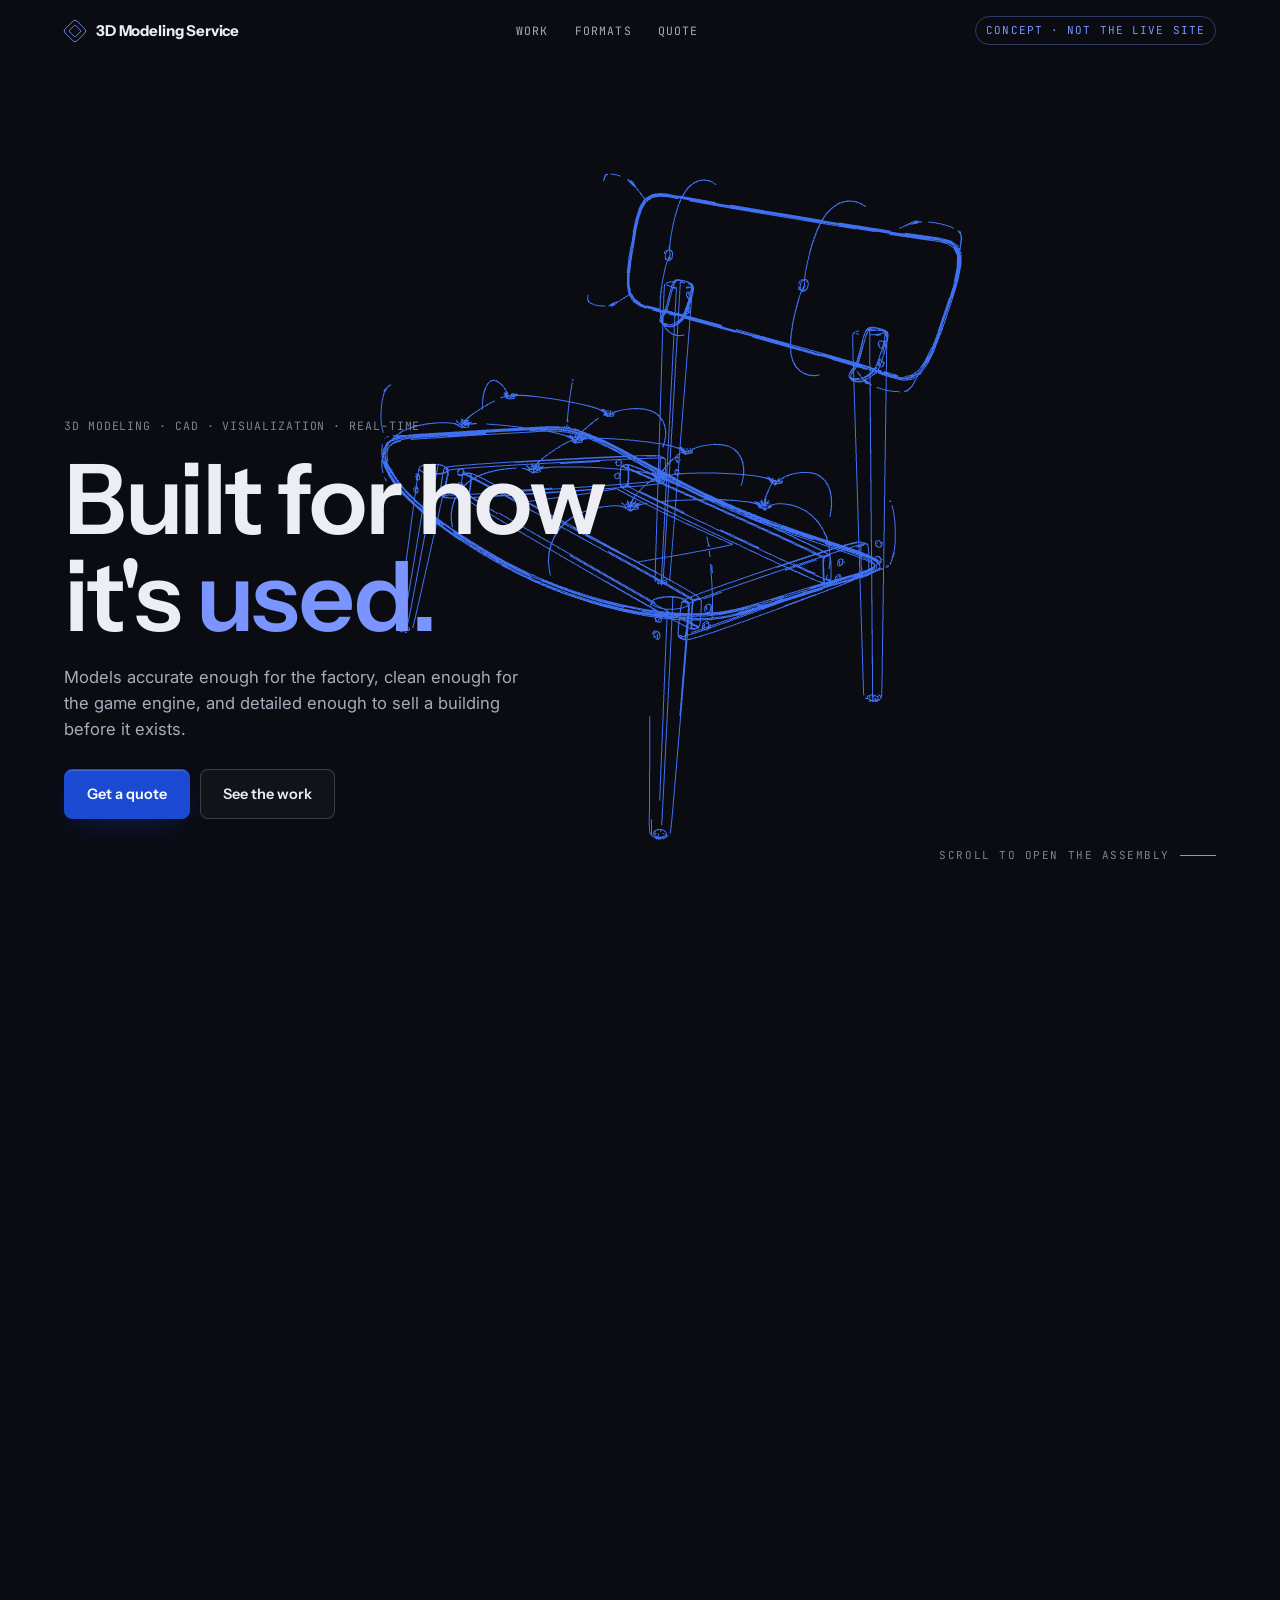
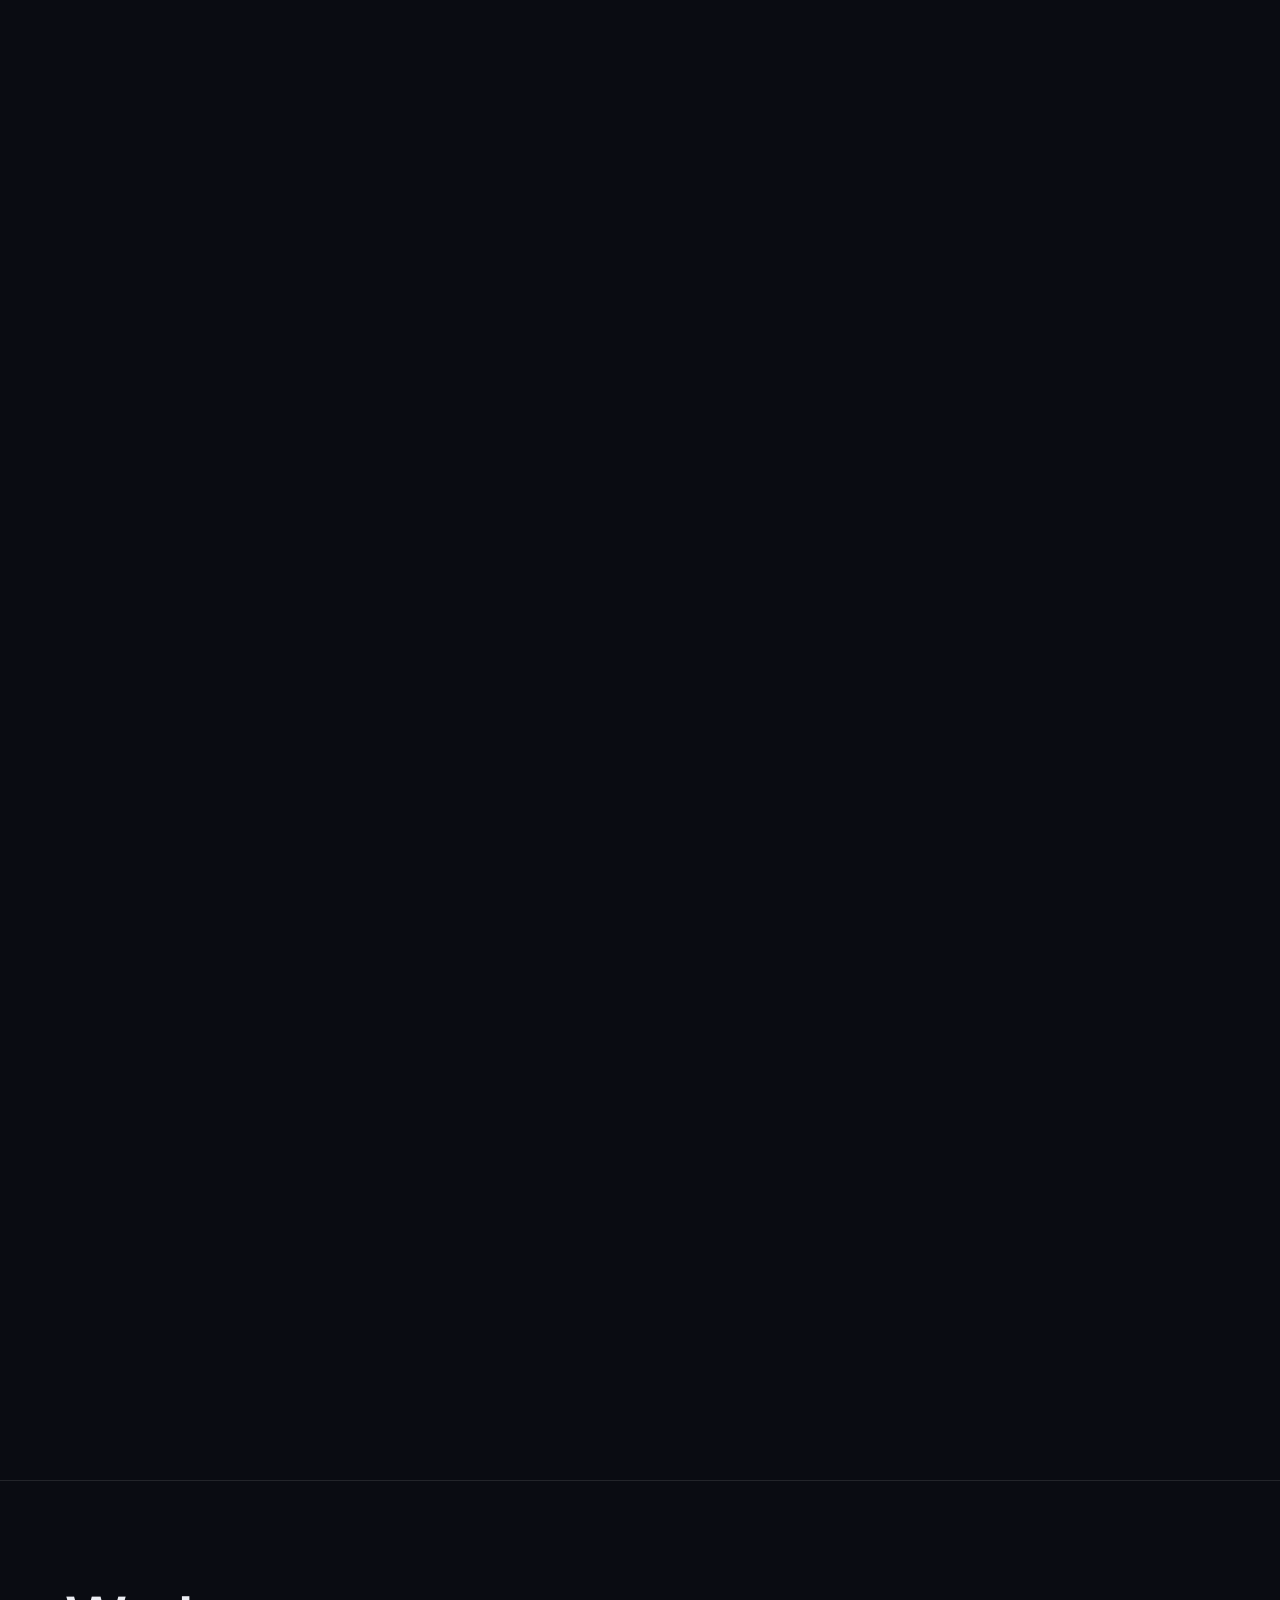
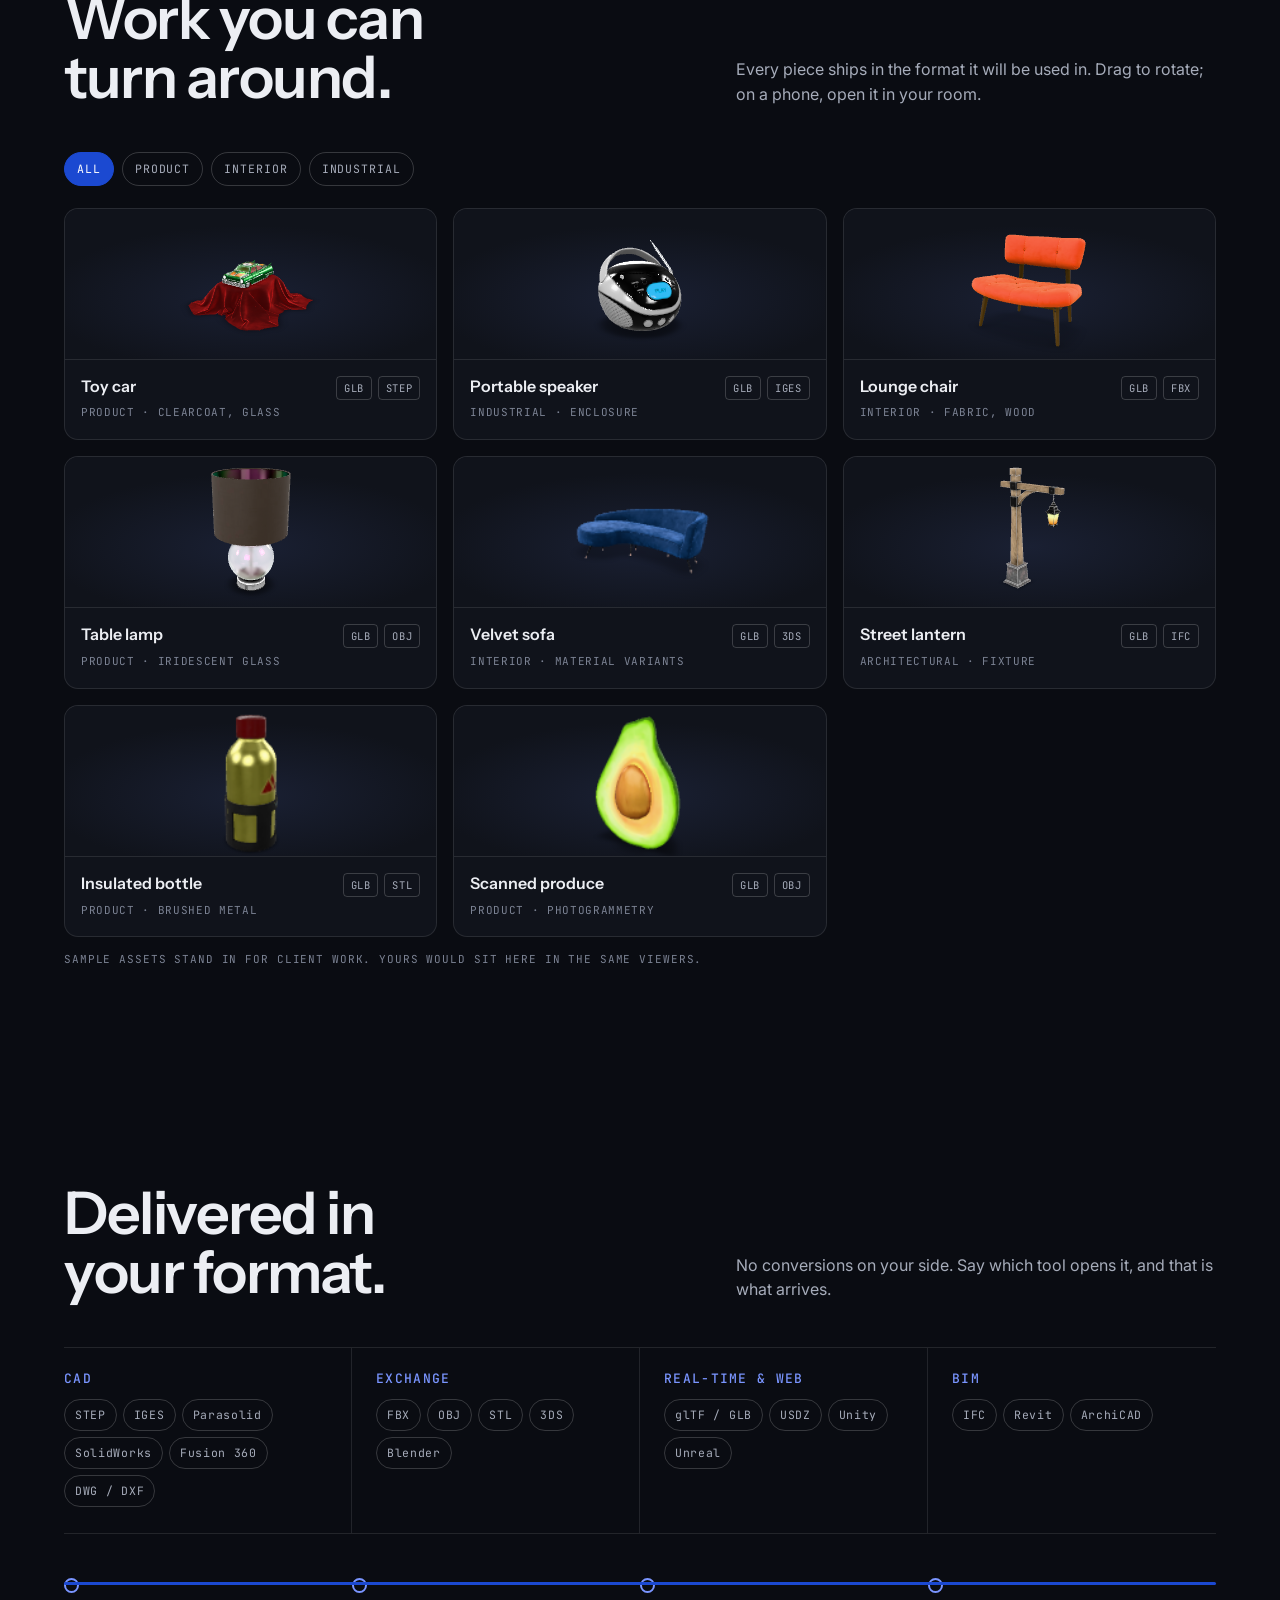
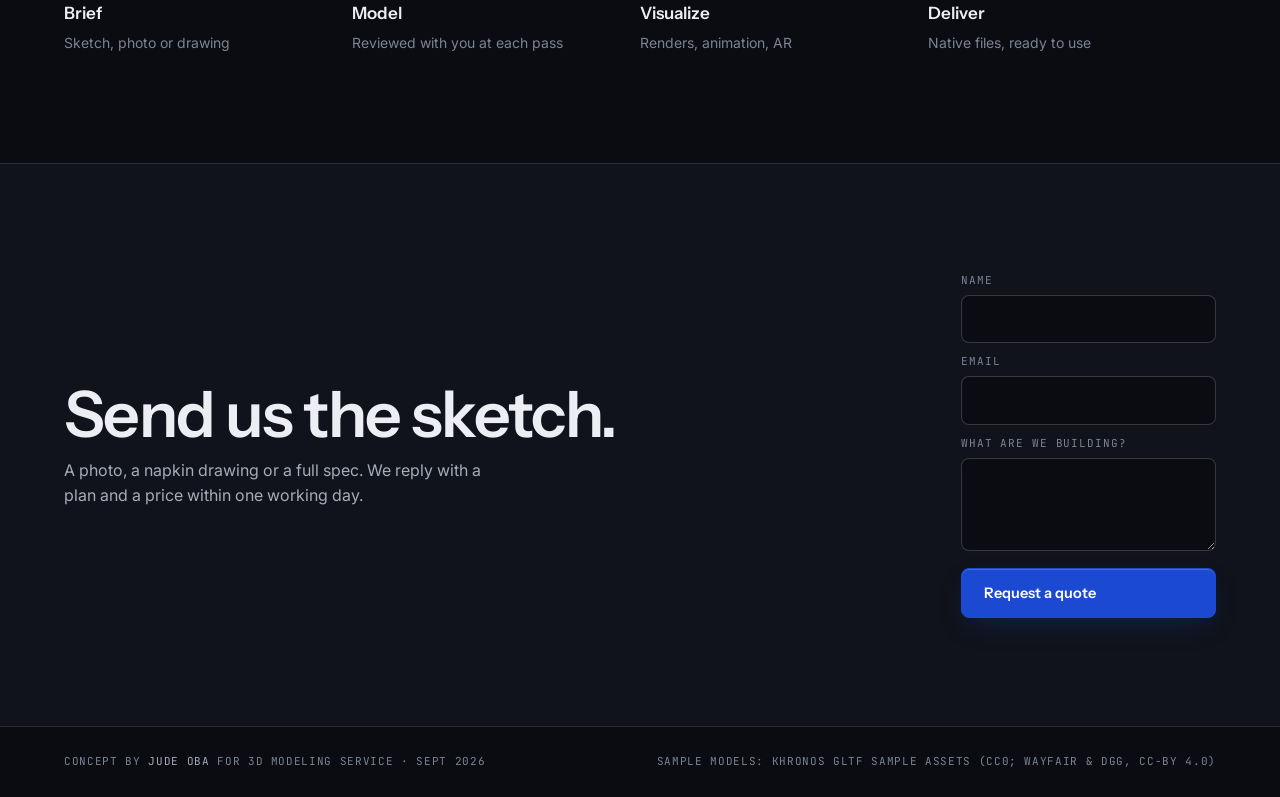
==== demos/3dms/index.html @ 3212e226 "Add 3D Modeling Service concept demo (three.js scroll story) and link it from Work" ====
<!doctype html>
<html lang="en">
<head>
<meta charset="utf-8">
<meta name="viewport" content="width=device-width,initial-scale=1,viewport-fit=cover">
<title>3D Modeling Service — concept</title>
<meta name="description" content="A concept homepage for 3D Modeling Service: real-time 3D, exploded assemblies and touchable portfolio pieces. Built by Jude Oba.">
<meta name="robots" content="noindex">
<meta name="theme-color" content="#0A0C12">
<link rel="icon" href="data:image/svg+xml,%3Csvg xmlns='http://www.w3.org/2000/svg' viewBox='0 0 64 64'%3E%3Crect width='64' height='64' rx='12' fill='%230A0C12'/%3E%3Crect x='18' y='18' width='28' height='28' rx='4' fill='none' stroke='%237A95FF' stroke-width='4' transform='rotate(45 32 32)'/%3E%3C/svg%3E">
<link rel="preconnect" href="https://fonts.googleapis.com">
<link rel="preconnect" href="https://fonts.gstatic.com" crossorigin>
<link rel="stylesheet" href="https://fonts.googleapis.com/css2?family=Instrument+Sans:wght@500;600;700&family=Inter:wght@400;500&family=JetBrains+Mono:wght@400;500&display=swap">
<link rel="stylesheet" href="styles.css">
<script type="importmap">{"imports":{"three":"./vendor/three/three.module.js","three/addons/":"./vendor/three/addons/"}}</script>
</head>
<body>

<div id="loader"><div><div class="bar"><i id="loadbar"></i></div><span>Preparing assembly</span></div></div>
<canvas id="gl" aria-hidden="true"></canvas>
<div id="poster" aria-hidden="true"></div>

<header class="nav" id="nav">
  <a class="mark" href="#top"><i></i>3D Modeling Service</a>
  <ul>
    <li><a href="#work">Work</a></li>
    <li><a href="#formats">Formats</a></li>
    <li><a href="#quote">Quote</a></li>
  </ul>
  <span class="concept"><span>Concept · not the live site</span></span>
</header>

<main id="top">

<!-- ======== PINNED STAGE: hero → exploded view ======== -->
<section id="stage" aria-label="Introduction">
  <div class="panel">
    <div class="hero" id="hero">
      <span class="mono">3D modeling · CAD · Visualization · Real-time</span>
      <h1>Built for how<br>it's <em>used.</em></h1>
      <p>Models accurate enough for the factory, clean enough for the game engine, and detailed enough to sell a building before it exists.</p>
      <div class="cta">
        <a class="btn primary" href="#quote">Get a quote</a>
        <a class="btn" href="#work">See the work</a>
      </div>
    </div>
    <div class="hint" id="hint"><span>Scroll to open the assembly</span><i></i></div>
  </div>

  <div class="progress" id="progress"><i></i><i></i><i></i><i></i><i></i></div>

  <aside class="spec" id="spec" aria-label="What we deliver">
    <h2>One model. Every use.</h2>
    <p class="sub">Hover a line to isolate the part.</p>
    <ol>
      <li data-part="body"><span class="n">01</span><div><b>Manufacturable frame</b><small>Wall thickness and fits a factory can hold.</small></div><span class="f">STEP · Parasolid</span></li>
      <li data-part="fabric"><span class="n">02</span><div><b>Authored materials</b><small>Paint, fabric and weave, not flat colour.</small></div><span class="f">Blender · 3ds Max</span></li>
      <li data-part="metal"><span class="n">03</span><div><b>Hardware and fasteners</b><small>Modelled, not faked with a texture.</small></div><span class="f">SolidWorks · Fusion</span></li>
      <li data-part="label"><span class="n">04</span><div><b>Separable assembly</b><small>Every part its own object, down to the label.</small></div><span class="f">DWG · PDF</span></li>
      <li data-part="all"><span class="n">05</span><div><b>Web and AR ready</b><small>This page is the proof — one file, under 2 MB.</small></div><span class="f">GLB · USDZ</span></li>
    </ol>
  </aside>
</section>

<div class="after">

<!-- ======== PORTFOLIO ======== -->
<section class="block" id="work">
  <div class="wrap">
    <div class="head">
      <h2>Work you can turn around.</h2>
      <p>Every piece ships in the format it will be used in. Drag to rotate; on a phone, open it in your room.</p>
    </div>
    <div class="filters" id="filters" role="group" aria-label="Filter">
      <button aria-pressed="true" data-f="all">All</button>
      <button aria-pressed="false" data-f="product">Product</button>
      <button aria-pressed="false" data-f="interior">Interior</button>
      <button aria-pressed="false" data-f="industrial">Industrial</button>
    </div>
    <div class="grid" id="grid">
      <article class="card" data-cat="product" style="--vt:c1">
        <model-viewer src="models/toycar.glb" alt="Toy car" camera-controls interaction-prompt="none" environment-image="neutral" tone-mapping="neutral" shadow-intensity="1" exposure="1" camera-orbit="35deg 70deg 105%" interpolation-decay="220" loading="lazy" ar ar-modes="webxr scene-viewer quick-look"></model-viewer>
        <div class="meta"><div><b>Toy car</b><span>Product · clearcoat, glass</span></div><div class="fmts"><i>GLB</i><i>STEP</i></div></div>
      </article>
      <article class="card" data-cat="industrial" style="--vt:c2">
        <model-viewer src="models/boombox.glb" alt="Portable speaker" camera-controls interaction-prompt="none" environment-image="neutral" tone-mapping="neutral" shadow-intensity="1" exposure="1" camera-orbit="-30deg 78deg 105%" interpolation-decay="220" loading="lazy" ar ar-modes="webxr scene-viewer quick-look"></model-viewer>
        <div class="meta"><div><b>Portable speaker</b><span>Industrial · enclosure</span></div><div class="fmts"><i>GLB</i><i>IGES</i></div></div>
      </article>
      <article class="card" data-cat="interior" style="--vt:c3">
        <model-viewer src="models/sheenchair.glb" alt="Chair" camera-controls interaction-prompt="none" environment-image="neutral" tone-mapping="neutral" shadow-intensity="1" exposure="1" camera-orbit="30deg 75deg 105%" interpolation-decay="220" loading="lazy" ar ar-modes="webxr scene-viewer quick-look"></model-viewer>
        <div class="meta"><div><b>Lounge chair</b><span>Interior · fabric, wood</span></div><div class="fmts"><i>GLB</i><i>FBX</i></div></div>
      </article>
      <article class="card" data-cat="product" style="--vt:c4">
        <model-viewer src="models/iridescencelamp.glb" alt="Lamp" camera-controls interaction-prompt="none" environment-image="neutral" tone-mapping="neutral" shadow-intensity="1" exposure="1" camera-orbit="20deg 70deg 105%" interpolation-decay="220" loading="lazy" ar ar-modes="webxr scene-viewer quick-look"></model-viewer>
        <div class="meta"><div><b>Table lamp</b><span>Product · iridescent glass</span></div><div class="fmts"><i>GLB</i><i>OBJ</i></div></div>
      </article>
      <article class="card" data-cat="interior" style="--vt:c5">
        <model-viewer src="models/glamvelvetsofa.glb" alt="Sofa" camera-controls interaction-prompt="none" environment-image="neutral" tone-mapping="neutral" shadow-intensity="1" exposure="1" camera-orbit="25deg 72deg 105%" interpolation-decay="220" loading="lazy" ar ar-modes="webxr scene-viewer quick-look"></model-viewer>
        <div class="meta"><div><b>Velvet sofa</b><span>Interior · material variants</span></div><div class="fmts"><i>GLB</i><i>3DS</i></div></div>
      </article>
      <article class="card" data-cat="industrial" style="--vt:c6">
        <model-viewer src="models/lantern.glb" alt="Lantern" camera-controls interaction-prompt="none" environment-image="neutral" tone-mapping="neutral" shadow-intensity="1" exposure="1" camera-orbit="40deg 72deg 105%" interpolation-decay="220" loading="lazy" ar ar-modes="webxr scene-viewer quick-look"></model-viewer>
        <div class="meta"><div><b>Street lantern</b><span>Architectural · fixture</span></div><div class="fmts"><i>GLB</i><i>IFC</i></div></div>
      </article>
      <article class="card" data-cat="product" style="--vt:c7">
        <model-viewer src="models/waterbottle.glb" alt="Water bottle" camera-controls interaction-prompt="none" environment-image="neutral" tone-mapping="neutral" shadow-intensity="1" exposure="1" camera-orbit="15deg 72deg 105%" interpolation-decay="220" loading="lazy" ar ar-modes="webxr scene-viewer quick-look"></model-viewer>
        <div class="meta"><div><b>Insulated bottle</b><span>Product · brushed metal</span></div><div class="fmts"><i>GLB</i><i>STL</i></div></div>
      </article>
      <article class="card" data-cat="product" style="--vt:c8">
        <model-viewer src="models/avocado.glb" alt="Scanned produce" camera-controls interaction-prompt="none" environment-image="neutral" tone-mapping="neutral" shadow-intensity="1" exposure="1" camera-orbit="25deg 70deg 105%" interpolation-decay="220" loading="lazy" ar ar-modes="webxr scene-viewer quick-look"></model-viewer>
        <div class="meta"><div><b>Scanned produce</b><span>Product · photogrammetry</span></div><div class="fmts"><i>GLB</i><i>OBJ</i></div></div>
      </article>
    </div>
    <p class="tip">Sample assets stand in for client work. Yours would sit here in the same viewers.</p>
  </div>
</section>

<!-- ======== FORMATS ======== -->
<section class="block" id="formats">
  <div class="wrap">
    <div class="head">
      <h2>Delivered in your format.</h2>
      <p>No conversions on your side. Say which tool opens it, and that is what arrives.</p>
    </div>
    <div class="formats">
      <div><h3>CAD</h3><div class="chips"><span class="chip">STEP</span><span class="chip">IGES</span><span class="chip">Parasolid</span><span class="chip">SolidWorks</span><span class="chip">Fusion 360</span><span class="chip">DWG / DXF</span></div></div>
      <div><h3>Exchange</h3><div class="chips"><span class="chip">FBX</span><span class="chip">OBJ</span><span class="chip">STL</span><span class="chip">3DS</span><span class="chip">Blender</span></div></div>
      <div><h3>Real-time &amp; web</h3><div class="chips"><span class="chip">glTF / GLB</span><span class="chip">USDZ</span><span class="chip">Unity</span><span class="chip">Unreal</span></div></div>
      <div><h3>BIM</h3><div class="chips"><span class="chip">IFC</span><span class="chip">Revit</span><span class="chip">ArchiCAD</span></div></div>
    </div>
    <div class="pipeline" id="pipeline">
      <div><b>Brief</b><span>Sketch, photo or drawing</span></div>
      <div><b>Model</b><span>Reviewed with you at each pass</span></div>
      <div><b>Visualize</b><span>Renders, animation, AR</span></div>
      <div><b>Deliver</b><span>Native files, ready to use</span></div>
    </div>
  </div>
</section>

<!-- ======== QUOTE ======== -->
<section class="block cta-block" id="quote">
  <div class="wrap">
    <div>
      <h2>Send us the sketch.</h2>
      <p>A photo, a napkin drawing or a full spec. We reply with a plan and a price within one working day.</p>
    </div>
    <form onsubmit="event.preventDefault();this.querySelector('button').textContent='Sent (concept)';">
      <div><label for="f-name">Name</label><input id="f-name" type="text" autocomplete="name"></div>
      <div><label for="f-email">Email</label><input id="f-email" type="email" autocomplete="email"></div>
      <div><label for="f-brief">What are we building?</label><textarea id="f-brief" rows="3"></textarea></div>
      <button class="btn primary" type="submit">Request a quote</button>
    </form>
  </div>
</section>

<footer>
  <span>Concept by <a href="https://judedesigns.github.io/portfolio">Jude Oba</a> for 3D Modeling Service · Sept 2026</span>
  <span>Sample models: Khronos glTF sample assets (CC0; Wayfair &amp; DGG, CC-BY 4.0)</span>
</footer>

</div>
</main>

<script src="vendor/gsap.min.js"></script>
<script src="vendor/ScrollTrigger.min.js"></script>
<script src="vendor/lenis.min.js"></script>
<script type="module" src="vendor/model-viewer.min.js"></script>
<script type="module" src="app.js"></script>
</body>
</html>
---- demos/3dms/styles.css ----
/* 3D Modeling Service — concept. Near-black, one brand blue, the render is the colour. */
:root{
  --bg-0:#0A0C12; --bg-1:#10131B; --bg-2:#161A24; --bg-3:#1D2230;
  --line:rgba(255,255,255,.10); --line-strong:rgba(255,255,255,.18);
  --text-1:#ECEEF3; --text-2:#A6ACBA; --text-3:#7C8394;
  --brand:#1B49D1; --brand-text:#7A95FF; --brand-soft:rgba(27,73,209,.16); --brand-glow:rgba(27,73,209,.35);
  --display:"Instrument Sans",system-ui,-apple-system,"Segoe UI",sans-serif;
  --body:"Inter",system-ui,-apple-system,"Segoe UI",sans-serif;
  --mono:"JetBrains Mono",ui-monospace,SFMono-Regular,Menlo,monospace;
  --ease:cubic-bezier(.16,1,.3,1);
  --gutter:clamp(20px,5vw,72px);
}
*{box-sizing:border-box}
html{-webkit-text-size-adjust:100%}
html.lenis,html.lenis body{height:auto}
.lenis.lenis-smooth{scroll-behavior:auto!important}
.lenis.lenis-stopped{overflow:hidden}
body{margin:0;background:var(--bg-0);color:var(--text-1);font-family:var(--body);font-size:16px;line-height:1.55;-webkit-font-smoothing:antialiased;overflow-x:hidden}
a{color:inherit;text-decoration:none}
button{font:inherit;color:inherit;background:none;border:0;cursor:pointer}
h1,h2,h3{margin:0;font-family:var(--display);font-weight:600;letter-spacing:-.025em;line-height:1;text-wrap:balance}
p{margin:0}
::selection{background:var(--brand);color:#fff}
:focus-visible{outline:2px solid var(--brand-text);outline-offset:3px}
.mono{font-family:var(--mono);font-size:11.5px;letter-spacing:.08em;text-transform:uppercase;color:var(--text-3)}
.wrap{max-width:1320px;margin:0 auto;padding-inline:var(--gutter)}
.btn{display:inline-flex;align-items:center;gap:10px;padding:13px 22px;border-radius:8px;border:1px solid var(--line-strong);background:rgba(255,255,255,.03);font-weight:600;font-size:14.5px;font-family:var(--display);transition:border-color .3s var(--ease),background .3s var(--ease),transform .3s var(--ease)}
.btn:hover{border-color:var(--brand-text);background:var(--brand-soft);transform:translateY(-1px)}
.btn.primary{background:var(--brand);border-color:var(--brand);color:#fff;box-shadow:inset 0 1px 0 rgba(255,255,255,.18),0 10px 30px -10px var(--brand-glow)}
.btn.primary:hover{background:#2A58E6;border-color:#2A58E6}
.chip{font-family:var(--mono);font-size:11.5px;letter-spacing:.06em;padding:6px 10px;border:1px solid var(--line-strong);border-radius:999px;color:var(--text-2);white-space:nowrap}

/* ---------- canvas ---------- */
#gl{position:fixed;inset:0;width:100%;height:100%;z-index:0;display:block}
#poster{position:fixed;inset:0;z-index:0;display:none;background:radial-gradient(60% 50% at 50% 40%,rgba(27,73,209,.25),transparent 70%),var(--bg-0)}
.no-webgl #poster{display:block}
.no-webgl #gl{display:none}
main{position:relative;z-index:1}

/* ---------- nav ---------- */
.nav{position:fixed;top:0;left:0;right:0;z-index:40;display:flex;align-items:center;justify-content:space-between;padding:16px var(--gutter);border-bottom:1px solid transparent;transition:background .4s,border-color .4s}
.nav.scrolled{background:rgba(10,12,18,.7);backdrop-filter:blur(14px);-webkit-backdrop-filter:blur(14px);border-bottom-color:var(--line)}
.nav .mark{display:flex;align-items:center;gap:10px;font-family:var(--display);font-weight:700;font-size:15px;letter-spacing:-.01em}
.nav .mark i{width:22px;height:22px;border:1.5px solid var(--brand-text);border-radius:4px;transform:rotate(45deg) scale(.8);display:block;position:relative}
.nav .mark i::after{content:"";position:absolute;inset:4px;border:1.5px solid var(--brand-text);border-radius:2px}
.nav ul{display:flex;gap:26px;list-style:none;margin:0;padding:0;font-family:var(--mono);font-size:11.5px;letter-spacing:.1em;text-transform:uppercase;color:var(--text-2)}
.nav ul a:hover{color:var(--text-1)}
.nav .concept{font-family:var(--mono);font-size:11px;letter-spacing:.1em;text-transform:uppercase;color:var(--brand-text);border:1px solid rgba(122,149,255,.35);border-radius:999px;padding:5px 10px}
@media (max-width:820px){.nav ul{display:none}.nav{padding:12px var(--gutter)}.nav .mark{font-size:14px}.nav .concept{font-size:10px;padding:4px 8px}.nav .concept b{display:none}}
@media (max-width:480px){.nav .concept::after{content:"Concept"}.nav .concept span{display:none}}

/* ---------- stage (pinned) ---------- */
#stage{position:relative;height:100svh;overflow:hidden}
.panel{position:absolute;inset:0;display:grid;align-items:end;padding:0 var(--gutter) clamp(48px,9vh,96px);pointer-events:none}
.panel > *{pointer-events:auto}
.hero{max-width:720px}
.hero h1{font-size:clamp(46px,7.6vw,116px);margin:14px 0 20px}
.hero h1 em{font-style:normal;color:var(--brand-text)}
.hero p{font-size:clamp(16px,1.3vw,19px);color:var(--text-2);max-width:46ch;margin-bottom:26px}
.hero .cta{display:flex;gap:10px;flex-wrap:wrap}
.hint{position:absolute;right:var(--gutter);bottom:36px;font-family:var(--mono);font-size:11px;letter-spacing:.14em;text-transform:uppercase;color:var(--text-3);display:flex;align-items:center;gap:10px}
.hint i{width:36px;height:1px;background:var(--brand-text);display:block;transform-origin:left;animation:hint 1.8s var(--ease) infinite}
@keyframes hint{0%{transform:scaleX(0)}55%{transform:scaleX(1)}100%{transform:scaleX(0);transform-origin:right}}

.spec{position:absolute;right:var(--gutter);top:50%;transform:translateY(-50%);width:min(440px,44vw);opacity:0;pointer-events:none}
.spec.on{pointer-events:auto}
.spec h2{font-size:clamp(28px,3.2vw,44px);margin-bottom:6px}
.spec .sub{color:var(--text-2);font-size:15px;margin-bottom:22px}
.spec ol{list-style:none;margin:0;padding:0;border-top:1px solid var(--line)}
.spec li{display:grid;grid-template-columns:34px 1fr auto;gap:14px;align-items:baseline;padding:14px 0;border-bottom:1px solid var(--line);opacity:0;transform:translateX(18px);transition:opacity .5s var(--ease),transform .5s var(--ease),background .3s;cursor:default;border-radius:6px}
.spec li.in{opacity:1;transform:none}
.spec li:hover,.spec li.active{background:linear-gradient(90deg,var(--brand-soft),transparent)}
.spec li .n{font-family:var(--mono);font-size:11.5px;color:var(--brand-text)}
.spec li b{font-family:var(--display);font-weight:600;font-size:16px;display:block}
.spec li small{display:block;color:var(--text-3);font-size:13px;margin-top:2px}
.spec li .f{font-family:var(--mono);font-size:10.5px;letter-spacing:.06em;color:var(--text-3);text-transform:uppercase;white-space:nowrap}
.progress{position:absolute;left:var(--gutter);top:50%;transform:translateY(-50%);display:flex;flex-direction:column;gap:10px;opacity:0;transition:opacity .4s}
.progress.on{opacity:1}
.progress i{width:2px;height:28px;background:var(--line-strong);border-radius:1px;transition:background .3s}
.progress i.on{background:var(--brand-text)}
@media (max-width:820px){
  .panel{align-items:end;padding-bottom:40px}
  .hero h1{font-size:clamp(40px,11vw,64px)}
  .spec{position:absolute;left:var(--gutter);right:var(--gutter);top:auto;bottom:28px;transform:none;width:auto;background:rgba(10,12,18,.78);backdrop-filter:blur(10px);-webkit-backdrop-filter:blur(10px);border:1px solid var(--line);border-radius:12px;padding:16px}
  .spec h2{font-size:24px}.spec .sub{display:none}.spec li{padding:9px 0}.spec li small{display:none}
  .progress,.hint{display:none}
}

/* ---------- sections over the canvas ---------- */
.after{position:relative;background:var(--bg-0);border-top:1px solid var(--line)}
section.block{padding-block:clamp(80px,12vh,140px)}
.head{display:grid;grid-template-columns:minmax(0,1.1fr) minmax(0,1fr);gap:20px 60px;align-items:end;margin-bottom:clamp(30px,5vh,56px)}
.head h2{font-size:clamp(34px,4.6vw,60px)}
.head p{color:var(--text-2);max-width:48ch;justify-self:end;font-size:16px}
@media (max-width:820px){.head{grid-template-columns:1fr}.head p{justify-self:start}}

/* portfolio */
.filters{display:flex;gap:8px;flex-wrap:wrap;margin-bottom:22px}
.filters button{font-family:var(--mono);font-size:11.5px;letter-spacing:.08em;text-transform:uppercase;padding:7px 12px;border:1px solid var(--line-strong);border-radius:999px;color:var(--text-2)}
.filters button[aria-pressed=true]{background:var(--brand);border-color:var(--brand);color:#fff}
.grid{display:grid;grid-template-columns:repeat(3,1fr);gap:16px}
.card{background:var(--bg-1);border:1px solid var(--line);border-radius:14px;overflow:hidden;display:flex;flex-direction:column;transition:border-color .4s var(--ease),transform .4s var(--ease);view-transition-name:var(--vt)}
.card:hover{border-color:rgba(122,149,255,.45);transform:translateY(-2px)}
.card model-viewer{width:100%;aspect-ratio:4/3;background:radial-gradient(80% 70% at 50% 60%,#1A2033,var(--bg-1) 70%);--poster-color:transparent;--progress-bar-color:var(--brand-text);--progress-bar-height:2px}
.card .meta{display:flex;justify-content:space-between;align-items:baseline;gap:12px;padding:14px 16px 16px;border-top:1px solid var(--line)}
.card .meta b{font-family:var(--display);font-weight:600;font-size:16px;display:block}
.card .meta span{font-family:var(--mono);font-size:11px;letter-spacing:.06em;text-transform:uppercase;color:var(--text-3)}
.card .meta .fmts{display:flex;gap:6px}
.card .meta .fmts i{font-style:normal;font-family:var(--mono);font-size:10.5px;letter-spacing:.06em;padding:3px 7px;border:1px solid var(--line-strong);border-radius:4px;color:var(--text-2)}
.card[hidden]{display:none}
.tip{margin-top:14px;font-family:var(--mono);font-size:11px;letter-spacing:.08em;text-transform:uppercase;color:var(--text-3)}
@media (max-width:1000px){.grid{grid-template-columns:repeat(2,1fr)}}
@media (max-width:640px){.grid{grid-template-columns:1fr}}

/* formats */
.formats{display:grid;grid-template-columns:repeat(4,1fr);gap:0;border-top:1px solid var(--line);border-bottom:1px solid var(--line)}
.formats > div{padding:24px 24px 26px 0;border-right:1px solid var(--line)}
.formats > div + div{padding-left:24px}
.formats > div:last-child{border-right:0}
.formats h3{font-size:13px;font-family:var(--mono);font-weight:500;letter-spacing:.1em;text-transform:uppercase;color:var(--brand-text);margin-bottom:14px}
.formats .chips{display:flex;flex-wrap:wrap;gap:6px}
@media (max-width:900px){.formats{grid-template-columns:1fr 1fr}.formats > div{border-right:0;padding-left:0!important;border-bottom:1px solid var(--line)}}
.pipeline{display:grid;grid-template-columns:repeat(4,1fr);gap:0;margin-top:40px;position:relative}
.pipeline::before{content:"";position:absolute;left:0;right:0;top:9px;height:1px;background:var(--line-strong)}
.pipeline::after{content:"";position:absolute;left:0;top:8px;height:3px;width:var(--w,0%);background:var(--brand);border-radius:2px;transition:width 1.6s var(--ease)}
.pipeline div{padding-top:26px;padding-right:20px;position:relative}
.pipeline div::before{content:"";position:absolute;left:0;top:4px;width:11px;height:11px;border-radius:50%;background:var(--bg-0);border:2px solid var(--brand-text)}
.pipeline b{font-family:var(--display);font-weight:600;display:block;font-size:17px;margin-bottom:4px}
.pipeline span{color:var(--text-3);font-size:14px}
@media (max-width:640px){.pipeline{grid-template-columns:1fr 1fr;gap:20px 0}.pipeline::before,.pipeline::after{display:none}}

/* cta */
.cta-block{background:var(--bg-1);border-top:1px solid var(--line);border-bottom:1px solid var(--line);position:relative;overflow:hidden}
.cta-block::before{content:"";position:absolute;inset:auto -10% -40%;height:80%;background:radial-gradient(50% 60% at 50% 100%,rgba(27,73,209,.28),transparent 70%);pointer-events:none}
.cta-block .wrap{position:relative;display:grid;grid-template-columns:minmax(0,1fr) auto;gap:24px 60px;align-items:center}
.cta-block h2{font-size:clamp(34px,5vw,64px)}
.cta-block p{color:var(--text-2);margin-top:12px;max-width:44ch}
.cta-block form{display:grid;gap:10px;width:min(380px,100%)}
.cta-block input,.cta-block textarea{width:100%;background:var(--bg-0);border:1px solid var(--line-strong);border-radius:8px;padding:12px 14px;color:var(--text-1);font:inherit;font-size:14.5px}
.cta-block input:focus,.cta-block textarea:focus{border-color:var(--brand-text);outline:none}
.cta-block label{font-family:var(--mono);font-size:11px;letter-spacing:.08em;text-transform:uppercase;color:var(--text-3);display:block;margin-bottom:6px}
@media (max-width:820px){.cta-block .wrap{grid-template-columns:1fr}}

footer{padding:26px var(--gutter);display:flex;justify-content:space-between;gap:12px 24px;flex-wrap:wrap;font-family:var(--mono);font-size:11px;letter-spacing:.06em;text-transform:uppercase;color:var(--text-3)}
footer a{color:var(--text-2)}
footer a:hover{color:var(--brand-text)}

/* loader */
#loader{position:fixed;inset:0;z-index:60;background:var(--bg-0);display:grid;place-items:center;transition:opacity .6s var(--ease);pointer-events:none}
#loader.done{opacity:0}
#loader .bar{width:160px;height:2px;background:var(--line-strong);border-radius:1px;overflow:hidden}
#loader .bar i{display:block;height:100%;width:0;background:var(--brand-text);transition:width .3s}
#loader span{display:block;margin-top:12px;font-family:var(--mono);font-size:11px;letter-spacing:.14em;text-transform:uppercase;color:var(--text-3);text-align:center}

@media (prefers-reduced-motion:reduce){
  *{animation:none!important;transition:none!important}
}
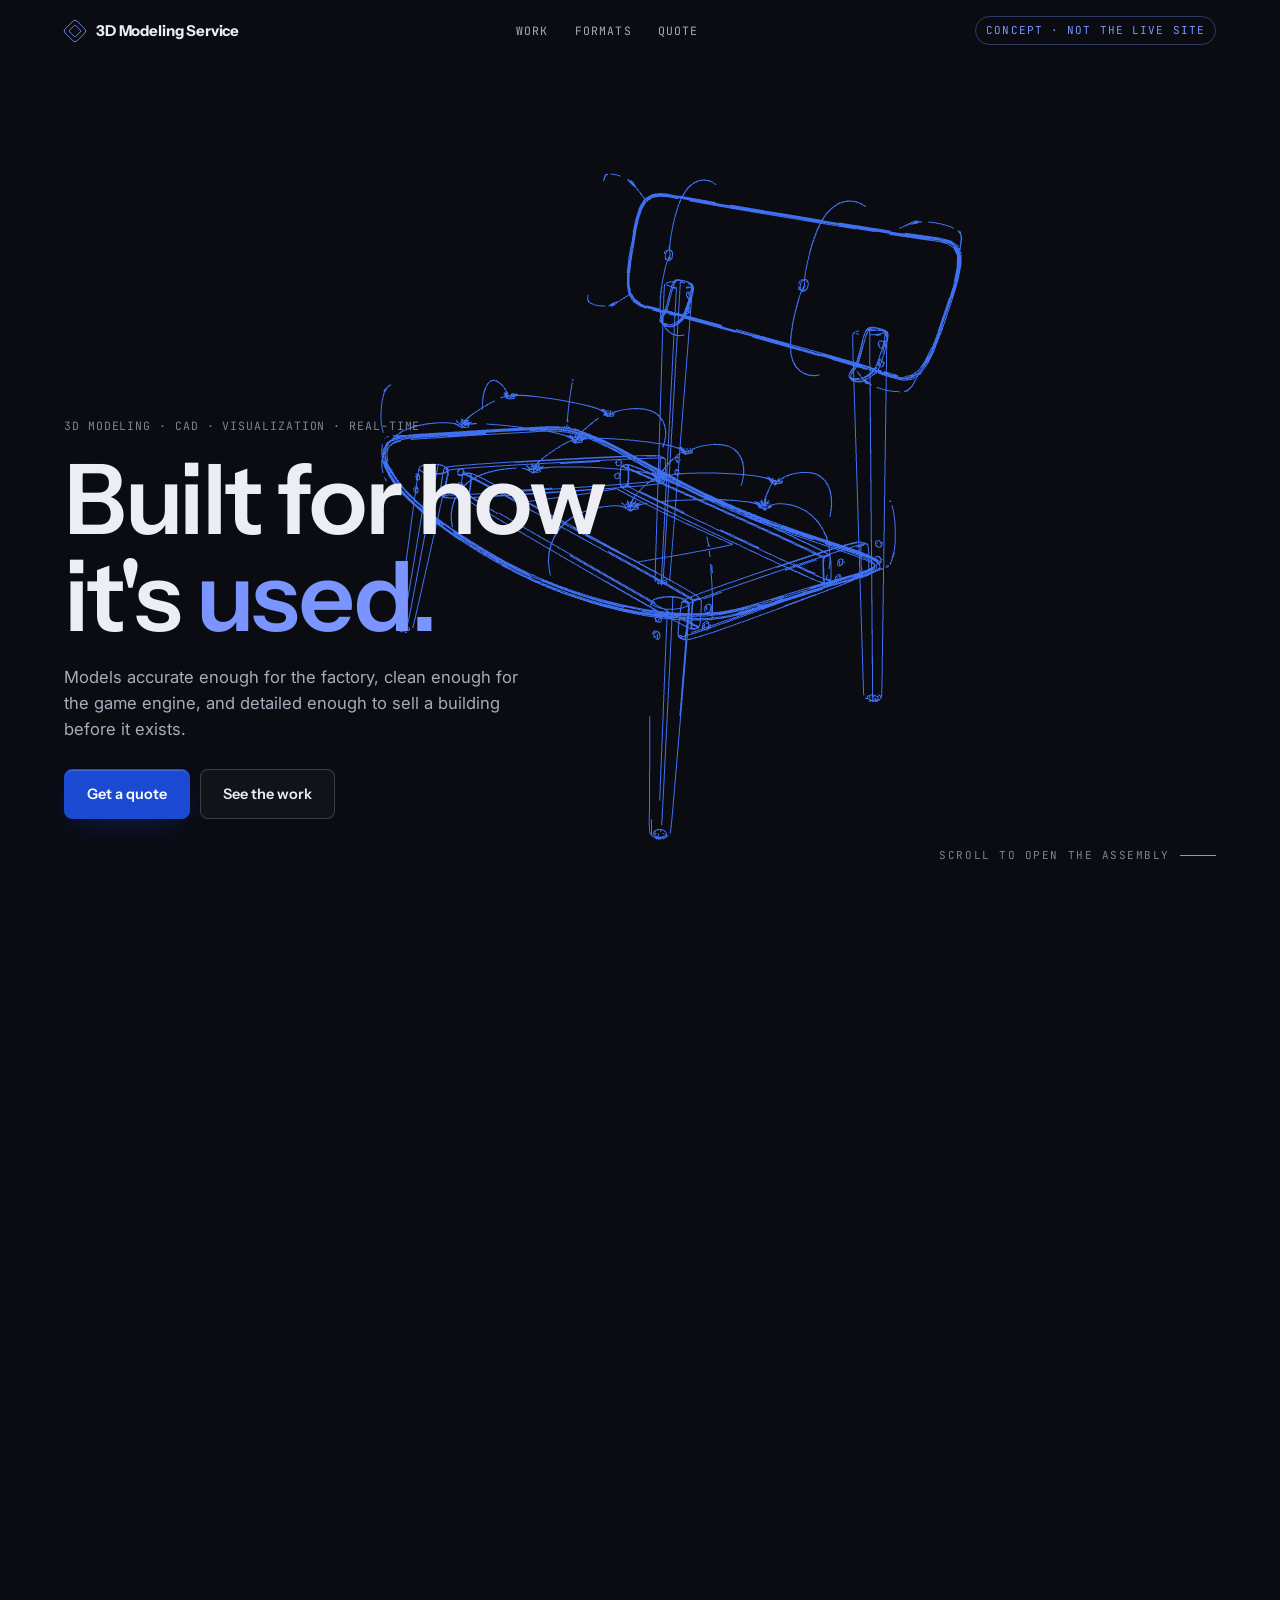
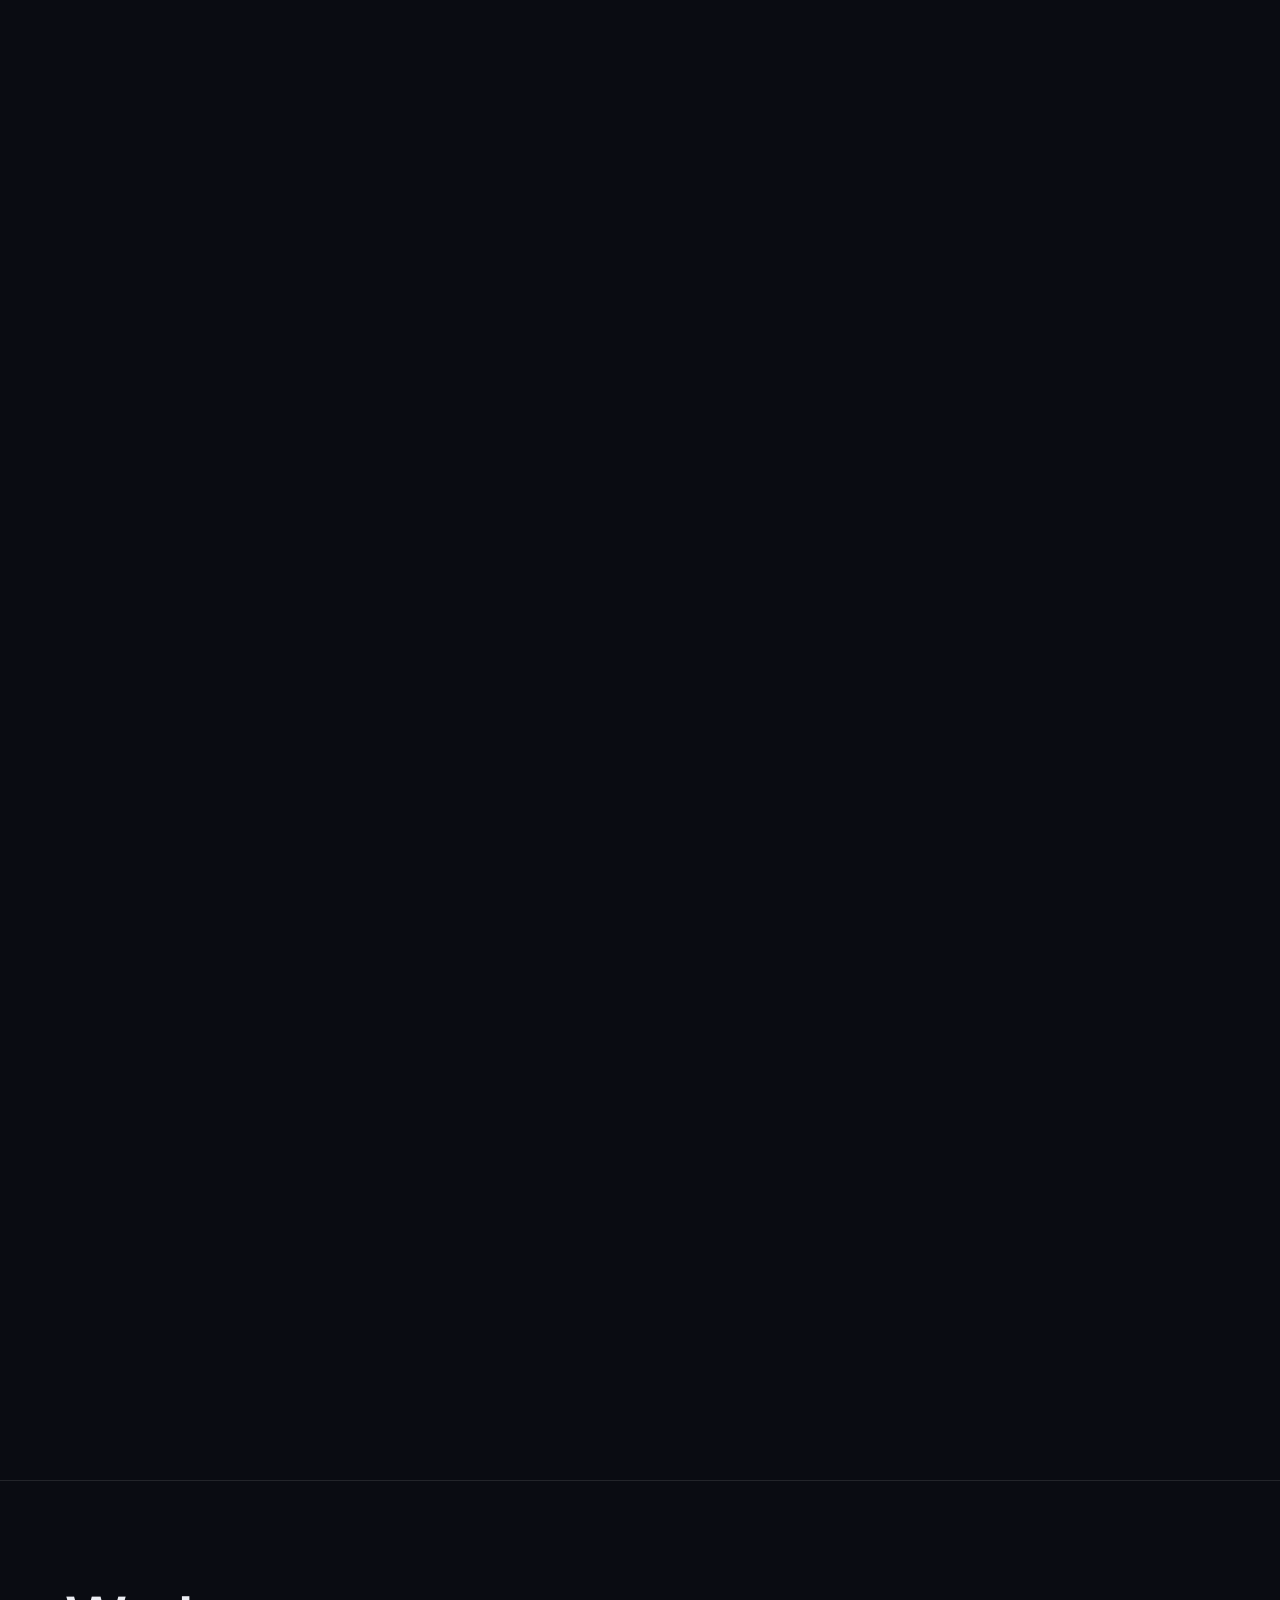
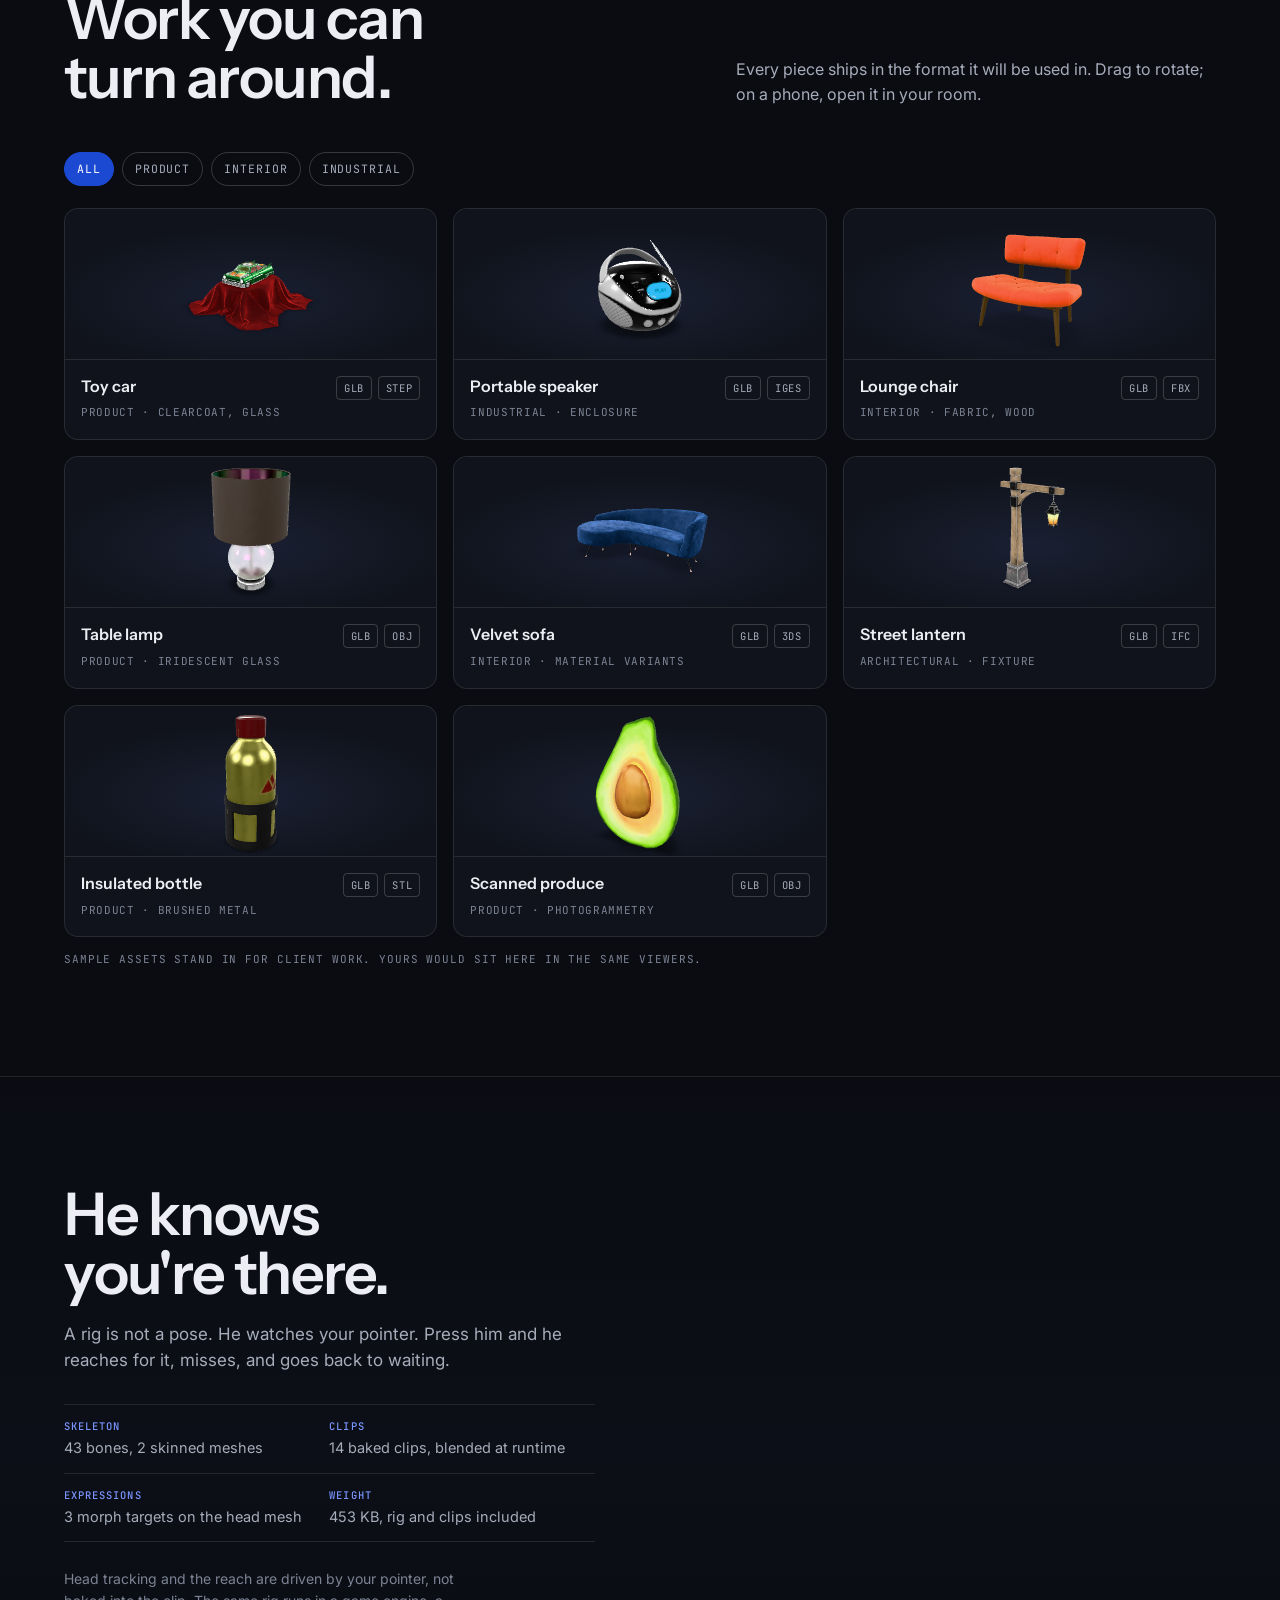
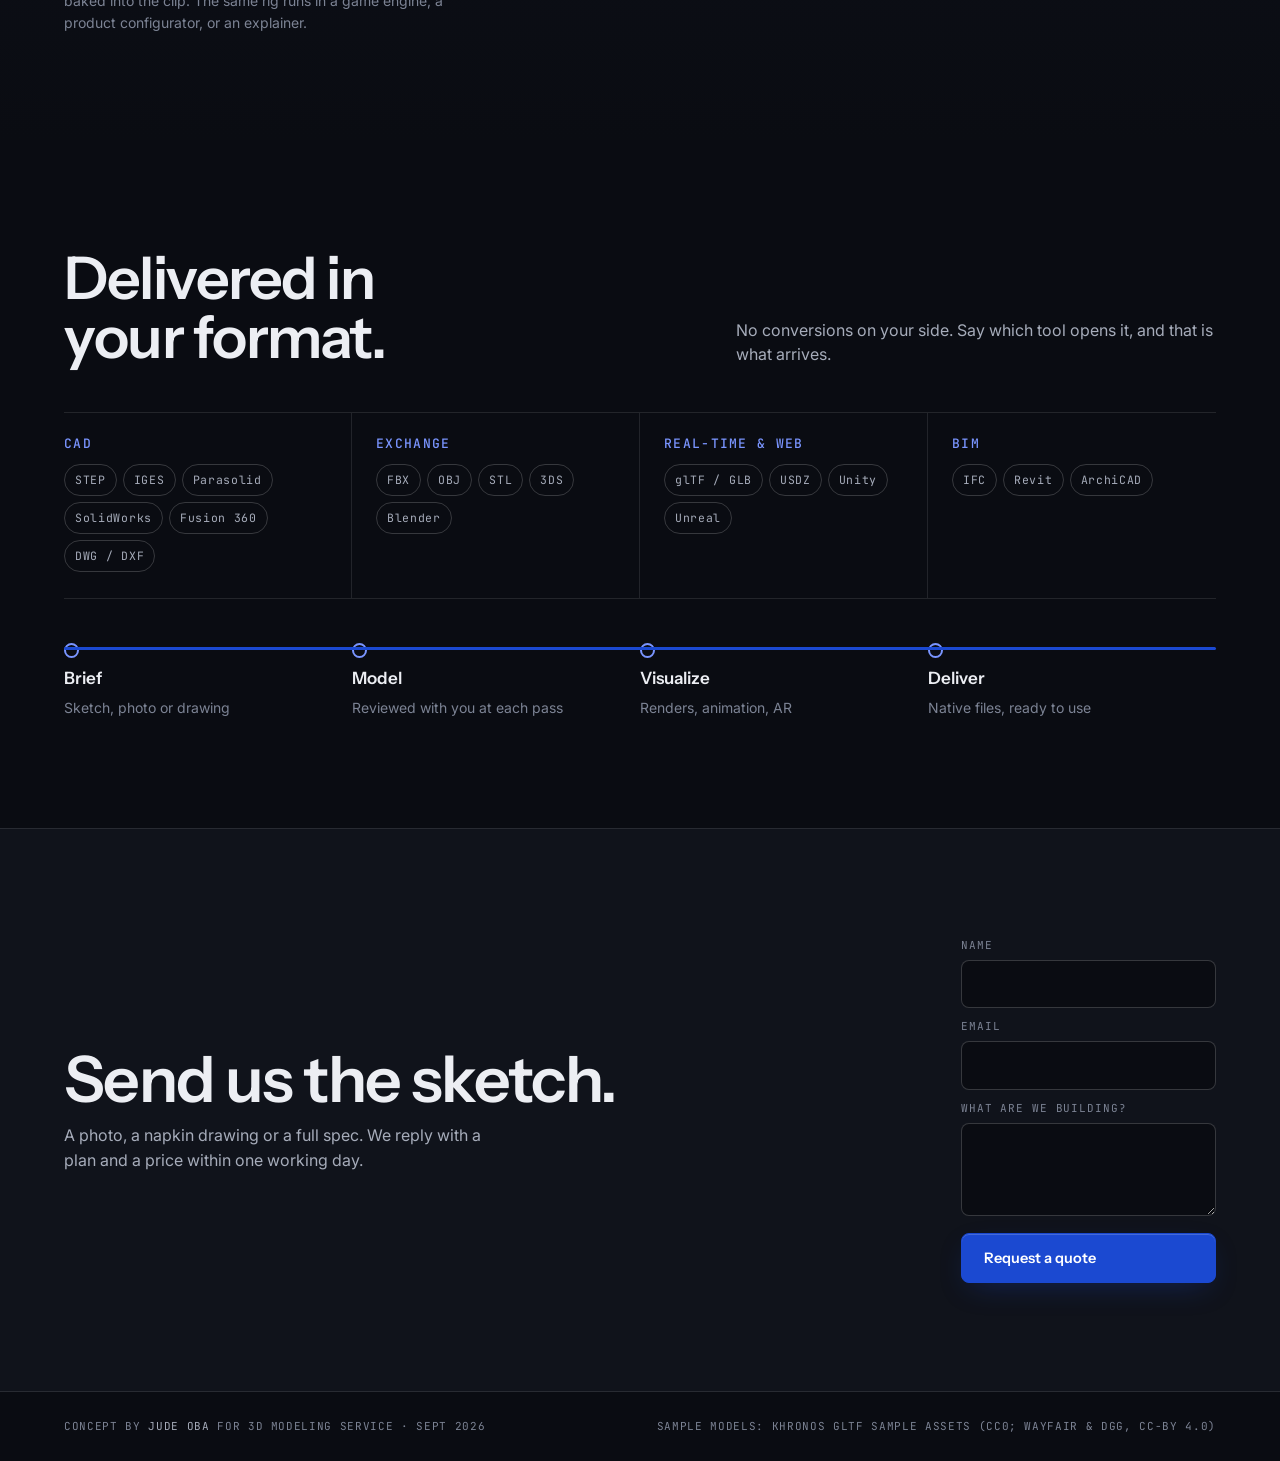
==== commit 8b882c48: "3dms: fix reload desync, add rigged character panel The pinned scroll story was built only after the" ====
--- a/demos/3dms/index.html
+++ b/demos/3dms/index.html
@@ -12,6 +12,10 @@
 <link rel="preconnect" href="https://fonts.gstatic.com" crossorigin>
 <link rel="stylesheet" href="https://fonts.googleapis.com/css2?family=Instrument+Sans:wght@500;600;700&family=Inter:wght@400;500&family=JetBrains+Mono:wght@400;500&display=swap">
 <link rel="stylesheet" href="styles.css">
+<!-- Set before anything else: the browser decides whether to restore a scroll
+     position very early, and this page's pinned timeline cannot survive landing
+     mid-story with measurements taken from a different layout. -->
+<script>if('scrollRestoration' in history)history.scrollRestoration='manual';</script>
 <script type="importmap">{"imports":{"three":"./vendor/three/three.module.js","three/addons/":"./vendor/three/addons/"}}</script>
 </head>
 <body>
@@ -115,6 +119,28 @@
   </div>
 </section>
 
+<!-- ======== CHARACTER ======== -->
+<section class="block" id="character">
+  <div class="wrap char-grid">
+    <div class="char-copy">
+      <h2>He knows you're there.</h2>
+      <p class="lede">A rig is not a pose. He watches your pointer. Press him and he reaches for it, misses, and goes back to waiting.</p>
+      <ul class="char-facts">
+        <li><b>Skeleton</b><span>43 bones, 2 skinned meshes</span></li>
+        <li><b>Clips</b><span>14 baked clips, blended at runtime</span></li>
+        <li><b>Expressions</b><span>3 morph targets on the head mesh</span></li>
+        <li><b>Weight</b><span>453 KB, rig and clips included</span></li>
+      </ul>
+      <p class="char-note">Head tracking and the reach are driven by your pointer, not baked into the clip. The same rig runs in a game engine, a product configurator, or an explainer.</p>
+    </div>
+    <div class="char-stage">
+      <canvas id="charcanvas" aria-hidden="true"></canvas>
+      <div class="char-hint" id="charhint"><span>Move your cursor · click him</span></div>
+      <p class="char-credit">Model: <em>Robot Expressive</em> by Tomás Laulhé, CC0. Rig modified by Don McCurdy.</p>
+    </div>
+  </div>
+</section>
+
 <!-- ======== FORMATS ======== -->
 <section class="block" id="formats">
   <div class="wrap">
@@ -166,5 +192,6 @@
 <script src="vendor/lenis.min.js"></script>
 <script type="module" src="vendor/model-viewer.min.js"></script>
 <script type="module" src="app.js"></script>
+<script type="module" src="char.js"></script>
 </body>
 </html>
--- a/demos/3dms/styles.css
+++ b/demos/3dms/styles.css
@@ -155,3 +155,28 @@
 @media (prefers-reduced-motion:reduce){
   *{animation:none!important;transition:none!important}
 }
+
+/* character */
+#character{border-top:1px solid var(--line);background:linear-gradient(180deg,var(--bg-0),#0C0F17 55%,var(--bg-0))}
+.char-grid{display:grid;grid-template-columns:minmax(0,1fr) minmax(0,1.05fr);gap:clamp(28px,5vw,72px);align-items:center}
+.char-copy h2{font-size:clamp(34px,4.6vw,60px)}
+.char-copy .lede{color:var(--text-2);max-width:46ch;margin:18px 0 0;font-size:17px}
+.char-facts{list-style:none;margin:30px 0 0;padding:0;display:grid;grid-template-columns:1fr 1fr;gap:0;border-top:1px solid var(--line)}
+.char-facts li{padding:13px 0;border-bottom:1px solid var(--line);display:flex;flex-direction:column;gap:3px}
+.char-facts li:nth-child(odd){padding-right:20px}
+.char-facts b{font-family:var(--mono);font-size:10.5px;letter-spacing:.1em;text-transform:uppercase;color:var(--brand-text);font-weight:500}
+.char-facts span{color:var(--text-2);font-size:14.5px}
+.char-note{margin:26px 0 0;color:var(--text-3);font-size:14px;max-width:44ch}
+.char-stage{position:relative;aspect-ratio:1/1;border:1px solid var(--line);border-radius:18px;overflow:hidden;background:radial-gradient(70% 60% at 50% 45%,#1A2033,var(--bg-1) 72%);cursor:crosshair}
+.char-stage canvas{position:absolute;inset:0;width:100%;height:100%;display:block}
+.char-hint{position:absolute;left:0;right:0;bottom:14px;text-align:center;font-family:var(--mono);font-size:10.5px;letter-spacing:.12em;text-transform:uppercase;color:var(--text-3);pointer-events:none;transition:opacity .5s var(--ease)}
+.char-hint.gone{opacity:0}
+.char-credit{position:absolute;left:14px;top:12px;margin:0;font-family:var(--mono);font-size:9.5px;letter-spacing:.06em;color:var(--text-3);opacity:.7;pointer-events:none}
+.char-credit em{font-style:normal;color:var(--text-2)}
+@media (max-width:900px){
+  .char-grid{grid-template-columns:1fr}
+  .char-stage{aspect-ratio:4/5;max-height:72vh;order:-1}
+  .char-facts{grid-template-columns:1fr}
+  .char-facts li:nth-child(odd){padding-right:0}
+}
+body.no-webgl .char-stage{display:none}
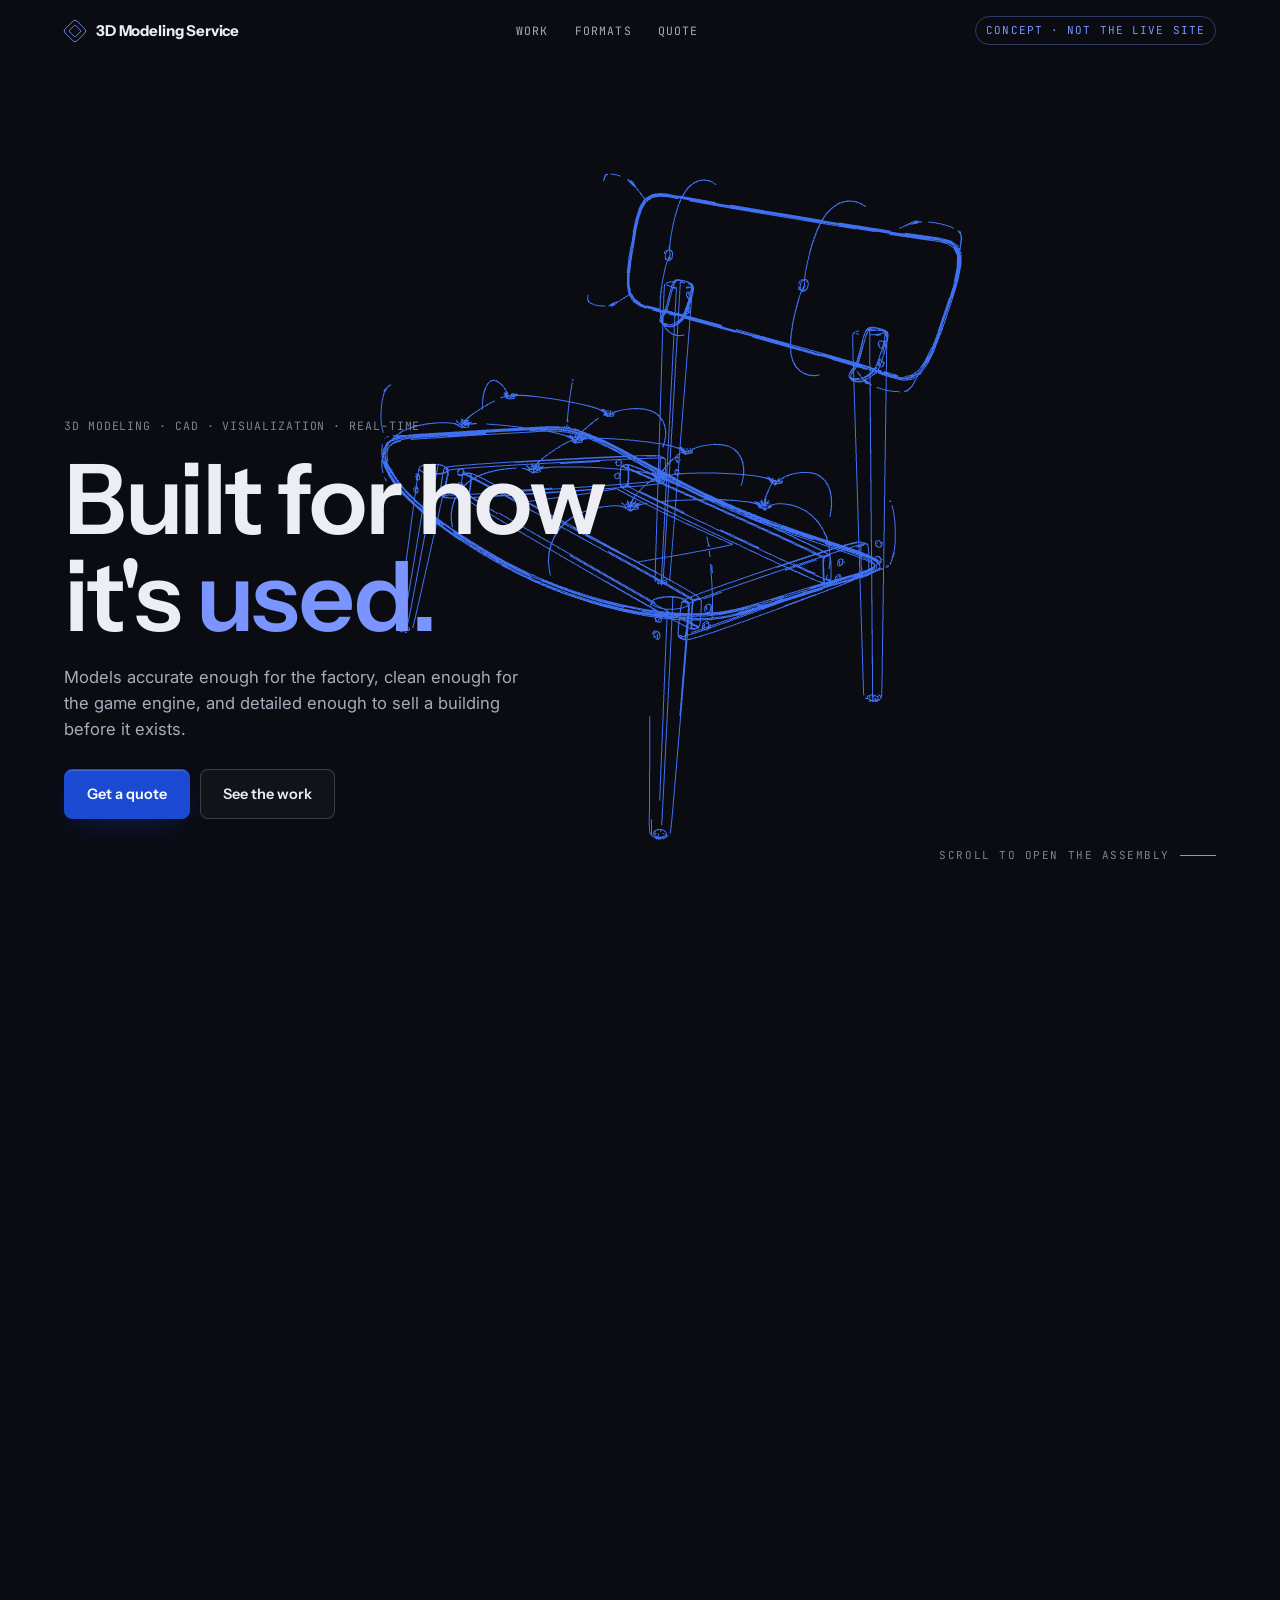
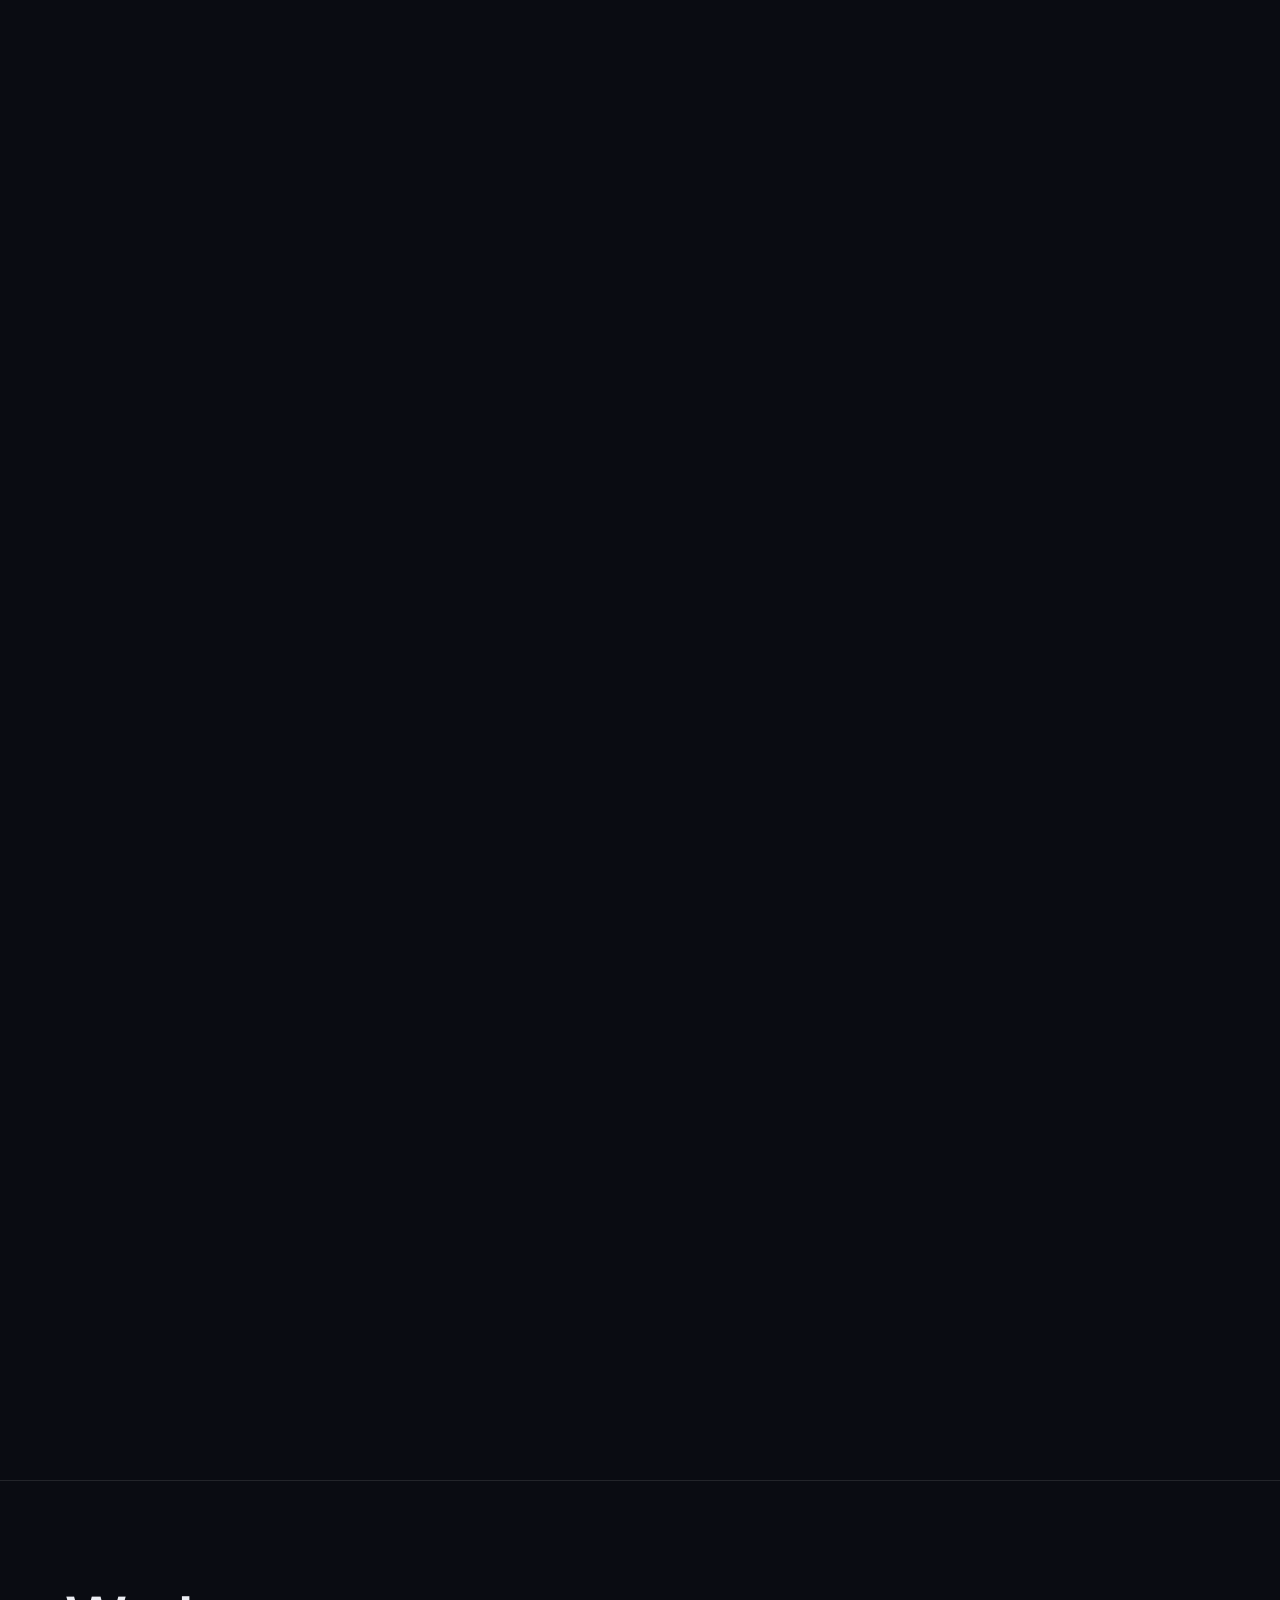
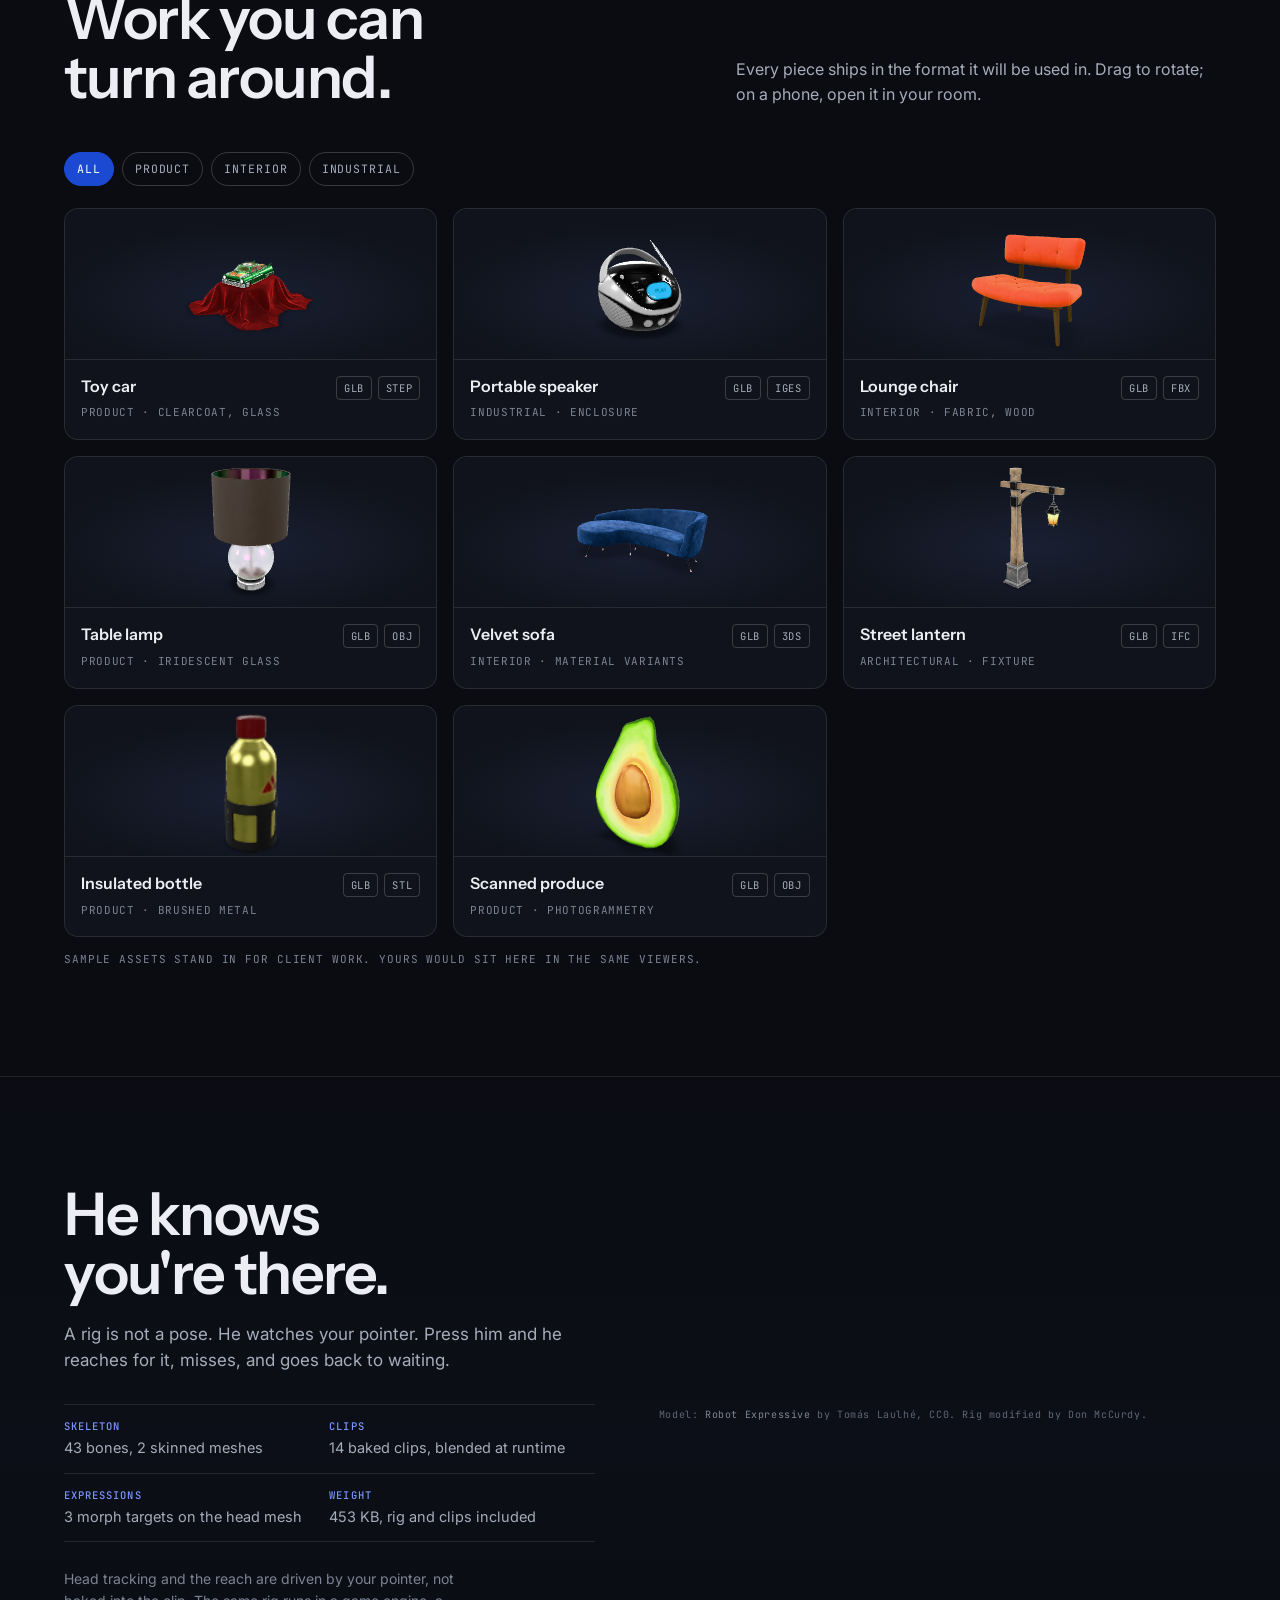
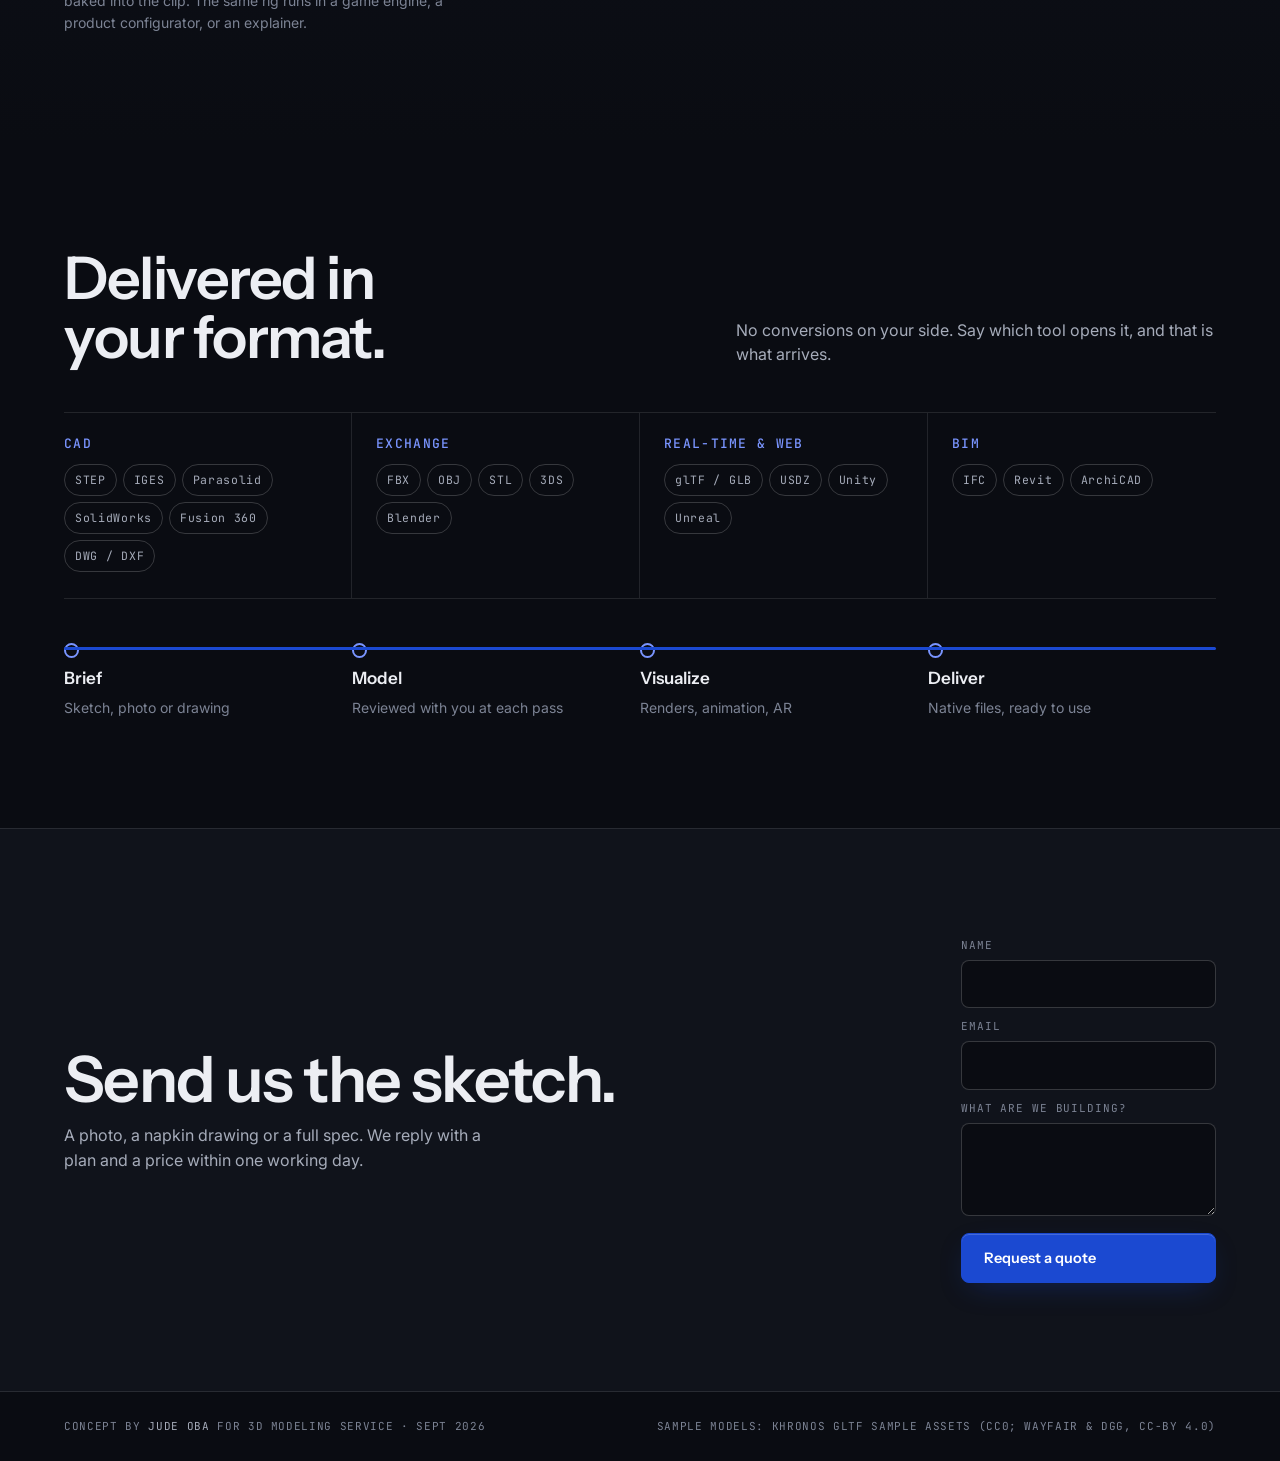
==== commit ad464b2a: "3dms: stop the head spinning, survive a lost GL context The model names both a bone and a mesh "Head" ====
--- a/demos/3dms/index.html
+++ b/demos/3dms/index.html
@@ -11,7 +11,7 @@
 <link rel="preconnect" href="https://fonts.googleapis.com">
 <link rel="preconnect" href="https://fonts.gstatic.com" crossorigin>
 <link rel="stylesheet" href="https://fonts.googleapis.com/css2?family=Instrument+Sans:wght@500;600;700&family=Inter:wght@400;500&family=JetBrains+Mono:wght@400;500&display=swap">
-<link rel="stylesheet" href="styles.css">
+<link rel="stylesheet" href="styles.css?v=2">
 <!-- Set before anything else: the browser decides whether to restore a scroll
      position very early, and this page's pinned timeline cannot survive landing
      mid-story with measurements taken from a different layout. -->
@@ -136,8 +136,8 @@
     <div class="char-stage">
       <canvas id="charcanvas" aria-hidden="true"></canvas>
       <div class="char-hint" id="charhint"><span>Move your cursor · click him</span></div>
-      <p class="char-credit">Model: <em>Robot Expressive</em> by Tomás Laulhé, CC0. Rig modified by Don McCurdy.</p>
     </div>
+    <p class="char-credit">Model: <em>Robot Expressive</em> by Tomás Laulhé, CC0. Rig modified by Don McCurdy.</p>
   </div>
 </section>
 
@@ -191,7 +191,7 @@
 <script src="vendor/ScrollTrigger.min.js"></script>
 <script src="vendor/lenis.min.js"></script>
 <script type="module" src="vendor/model-viewer.min.js"></script>
-<script type="module" src="app.js"></script>
-<script type="module" src="char.js"></script>
+<script type="module" src="app.js?v=2"></script>
+<script type="module" src="char.js?v=2"></script>
 </body>
 </html>
--- a/demos/3dms/styles.css
+++ b/demos/3dms/styles.css
@@ -33,7 +33,7 @@
 /* ---------- canvas ---------- */
 #gl{position:fixed;inset:0;width:100%;height:100%;z-index:0;display:block}
 #poster{position:fixed;inset:0;z-index:0;display:none;background:radial-gradient(60% 50% at 50% 40%,rgba(27,73,209,.25),transparent 70%),var(--bg-0)}
-.no-webgl #poster{display:block}
+.no-webgl #poster,.gl-lost #poster{display:block}
 .no-webgl #gl{display:none}
 main{position:relative;z-index:1}
 
@@ -158,7 +158,7 @@
 
 /* character */
 #character{border-top:1px solid var(--line);background:linear-gradient(180deg,var(--bg-0),#0C0F17 55%,var(--bg-0))}
-.char-grid{display:grid;grid-template-columns:minmax(0,1fr) minmax(0,1.05fr);gap:clamp(28px,5vw,72px);align-items:center}
+.char-grid{display:grid;grid-template-columns:minmax(0,1fr) minmax(0,1.05fr);gap:clamp(28px,5vw,72px) clamp(28px,5vw,72px);align-items:center}
 .char-copy h2{font-size:clamp(34px,4.6vw,60px)}
 .char-copy .lede{color:var(--text-2);max-width:46ch;margin:18px 0 0;font-size:17px}
 .char-facts{list-style:none;margin:30px 0 0;padding:0;display:grid;grid-template-columns:1fr 1fr;gap:0;border-top:1px solid var(--line)}
@@ -167,16 +167,19 @@
 .char-facts b{font-family:var(--mono);font-size:10.5px;letter-spacing:.1em;text-transform:uppercase;color:var(--brand-text);font-weight:500}
 .char-facts span{color:var(--text-2);font-size:14.5px}
 .char-note{margin:26px 0 0;color:var(--text-3);font-size:14px;max-width:44ch}
-.char-stage{position:relative;aspect-ratio:1/1;border:1px solid var(--line);border-radius:18px;overflow:hidden;background:radial-gradient(70% 60% at 50% 45%,#1A2033,var(--bg-1) 72%);cursor:crosshair}
+.char-stage{position:relative;aspect-ratio:5/4;border:1px solid var(--line);border-radius:18px;overflow:hidden;background:radial-gradient(70% 60% at 50% 45%,#1A2033,var(--bg-1) 72%);cursor:crosshair}
 .char-stage canvas{position:absolute;inset:0;width:100%;height:100%;display:block}
 .char-hint{position:absolute;left:0;right:0;bottom:14px;text-align:center;font-family:var(--mono);font-size:10.5px;letter-spacing:.12em;text-transform:uppercase;color:var(--text-3);pointer-events:none;transition:opacity .5s var(--ease)}
 .char-hint.gone{opacity:0}
-.char-credit{position:absolute;left:14px;top:12px;margin:0;font-family:var(--mono);font-size:9.5px;letter-spacing:.06em;color:var(--text-3);opacity:.7;pointer-events:none}
+.char-credit{grid-column:2;margin:10px 0 0;font-family:var(--mono);font-size:10px;letter-spacing:.06em;color:var(--text-3);opacity:.75}
 .char-credit em{font-style:normal;color:var(--text-2)}
 @media (max-width:900px){
   .char-grid{grid-template-columns:1fr}
-  .char-stage{aspect-ratio:4/5;max-height:72vh;order:-1}
+  .char-stage{aspect-ratio:4/5;max-height:70vh;order:-1}
+  .char-credit{grid-column:1;order:0}
   .char-facts{grid-template-columns:1fr}
   .char-facts li:nth-child(odd){padding-right:0}
 }
 body.no-webgl .char-stage{display:none}
+.char-stage.lost canvas{opacity:0}
+.char-stage.lost::after{content:"Paused to free up graphics memory";position:absolute;inset:0;display:grid;place-items:center;font-family:var(--mono);font-size:11px;letter-spacing:.1em;text-transform:uppercase;color:var(--text-3)}
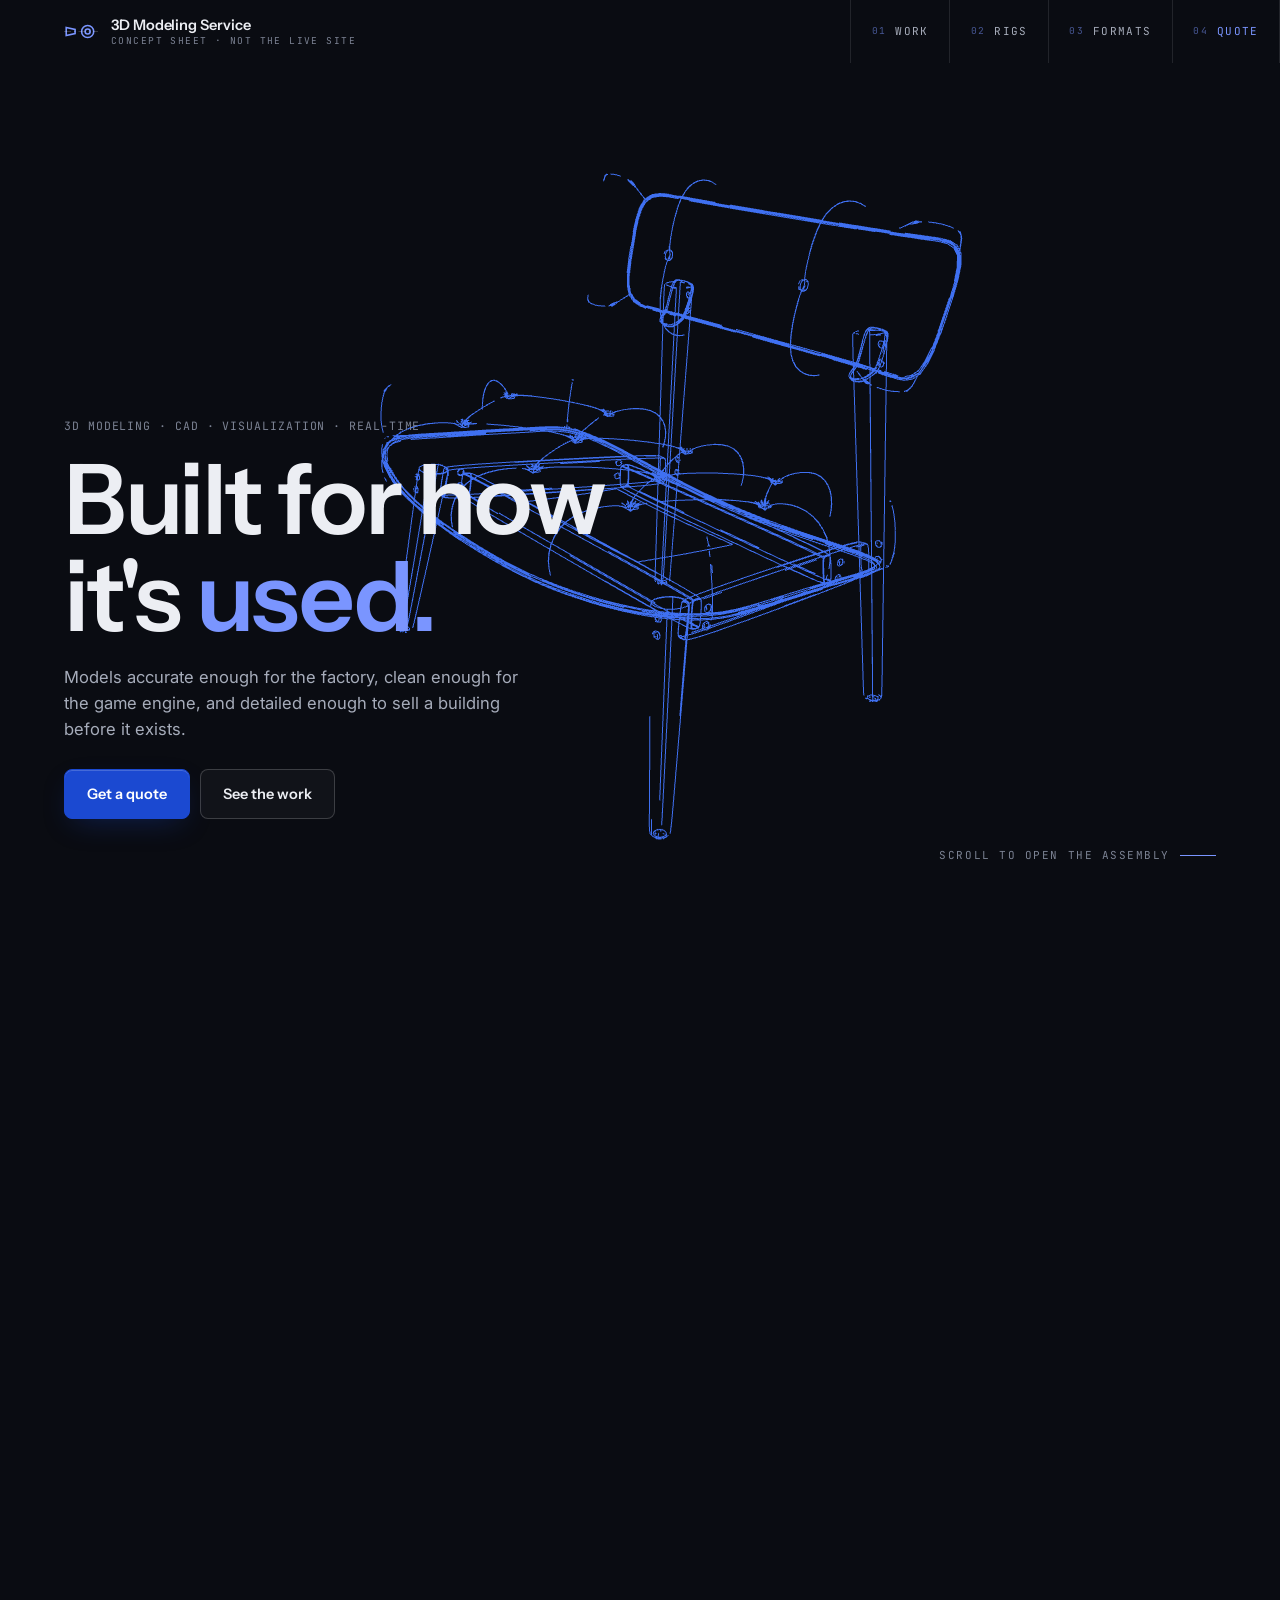
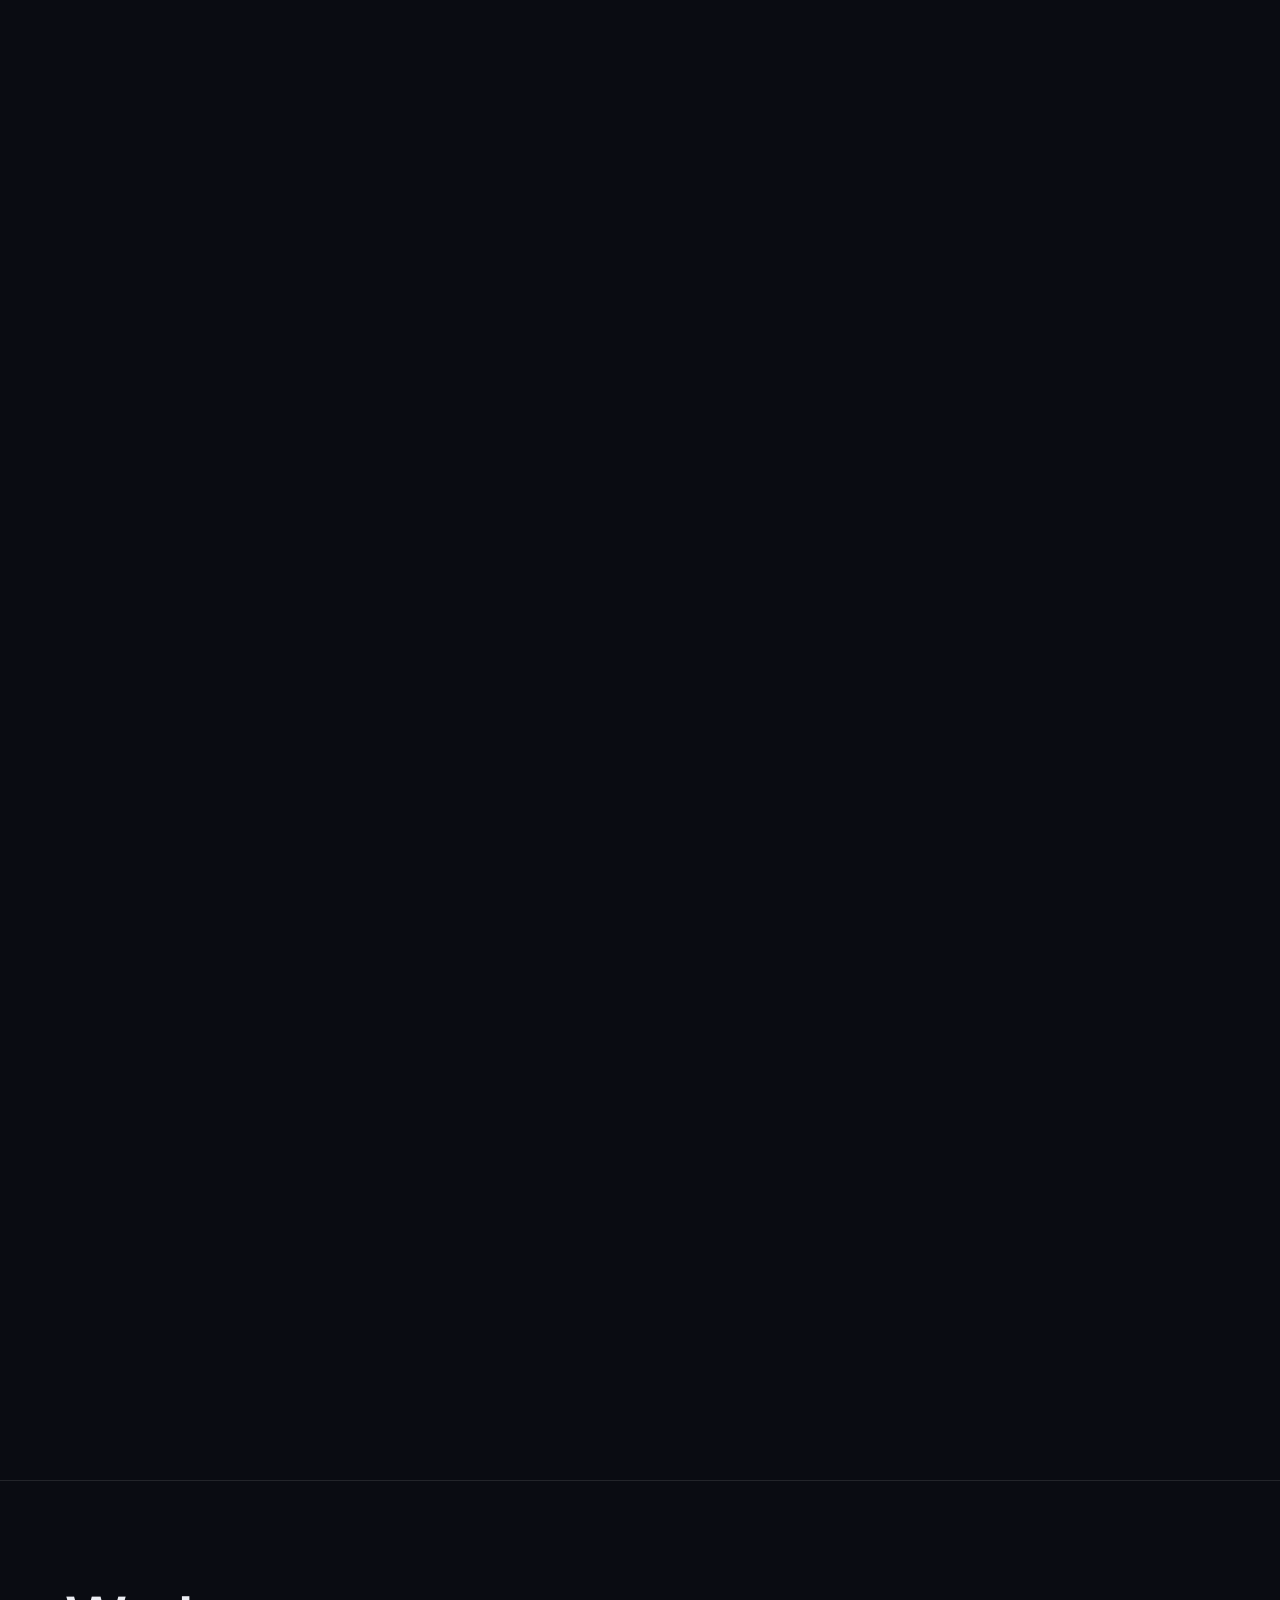
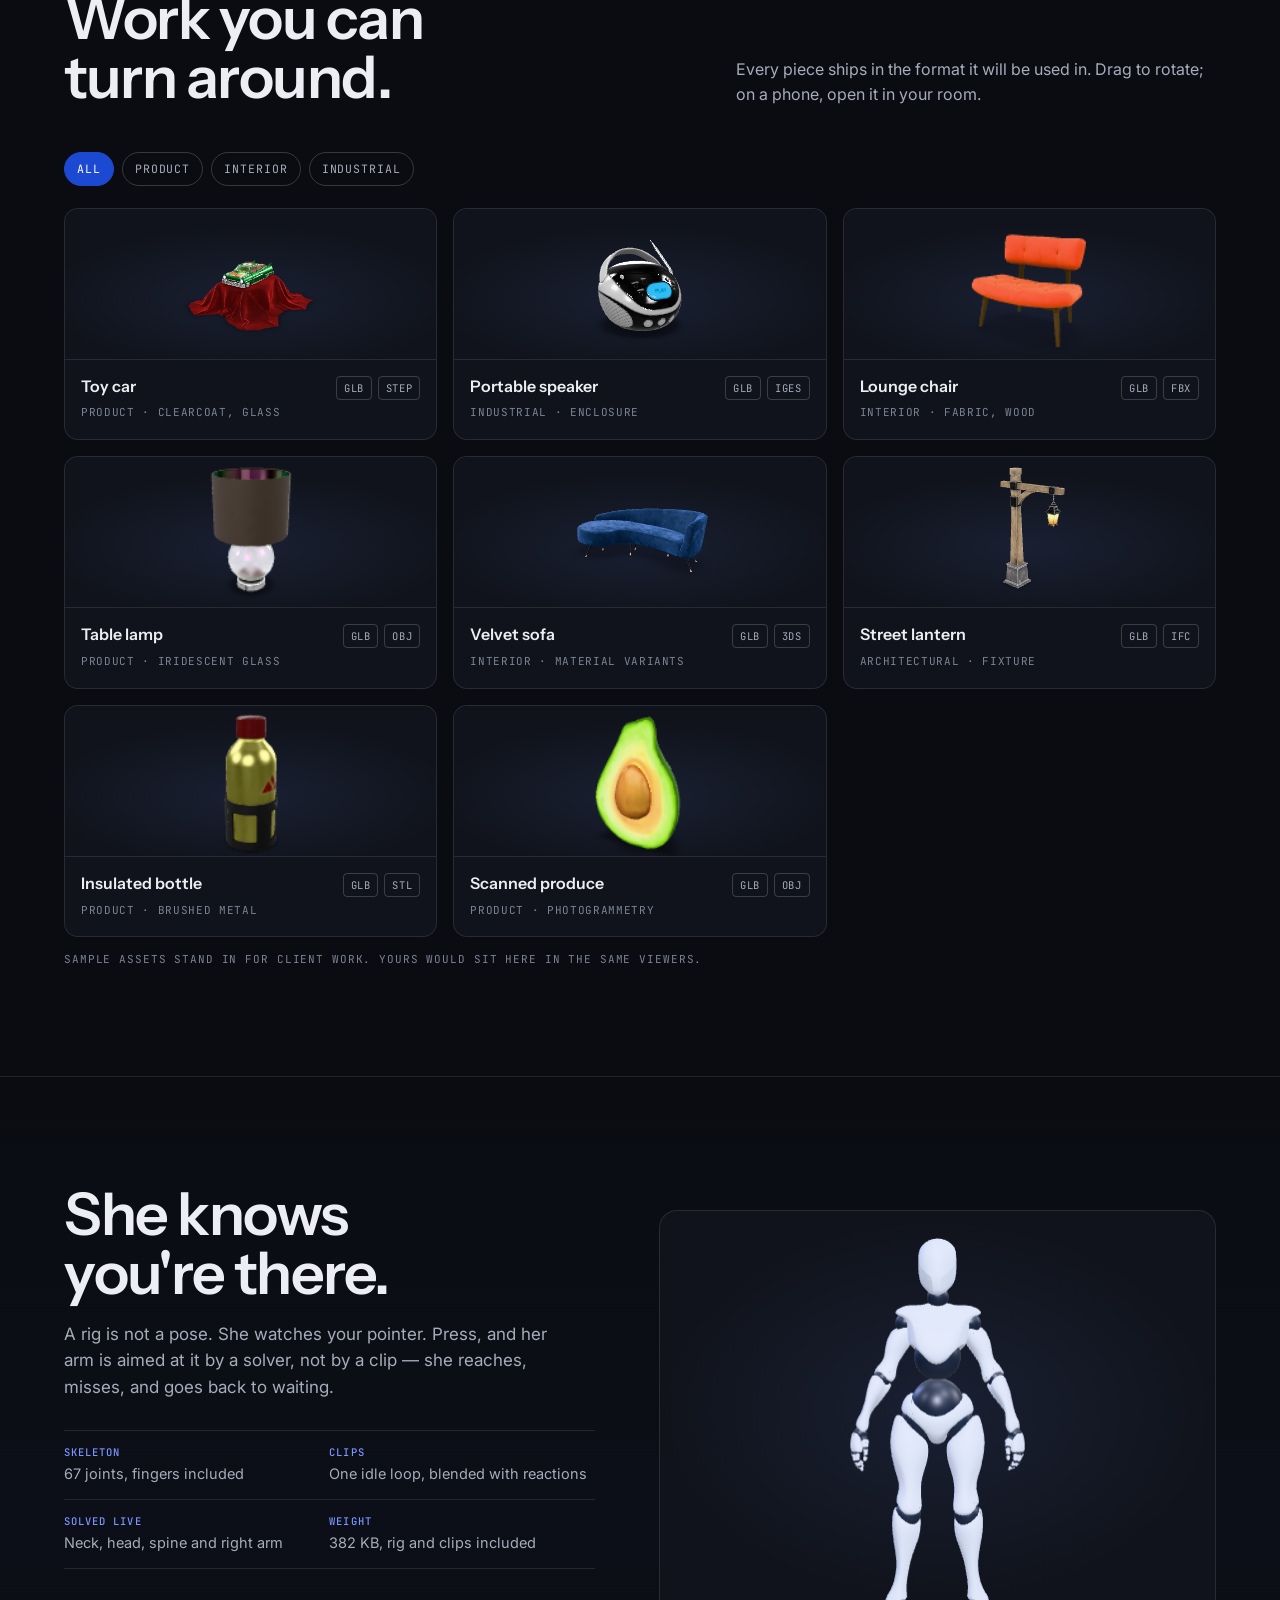
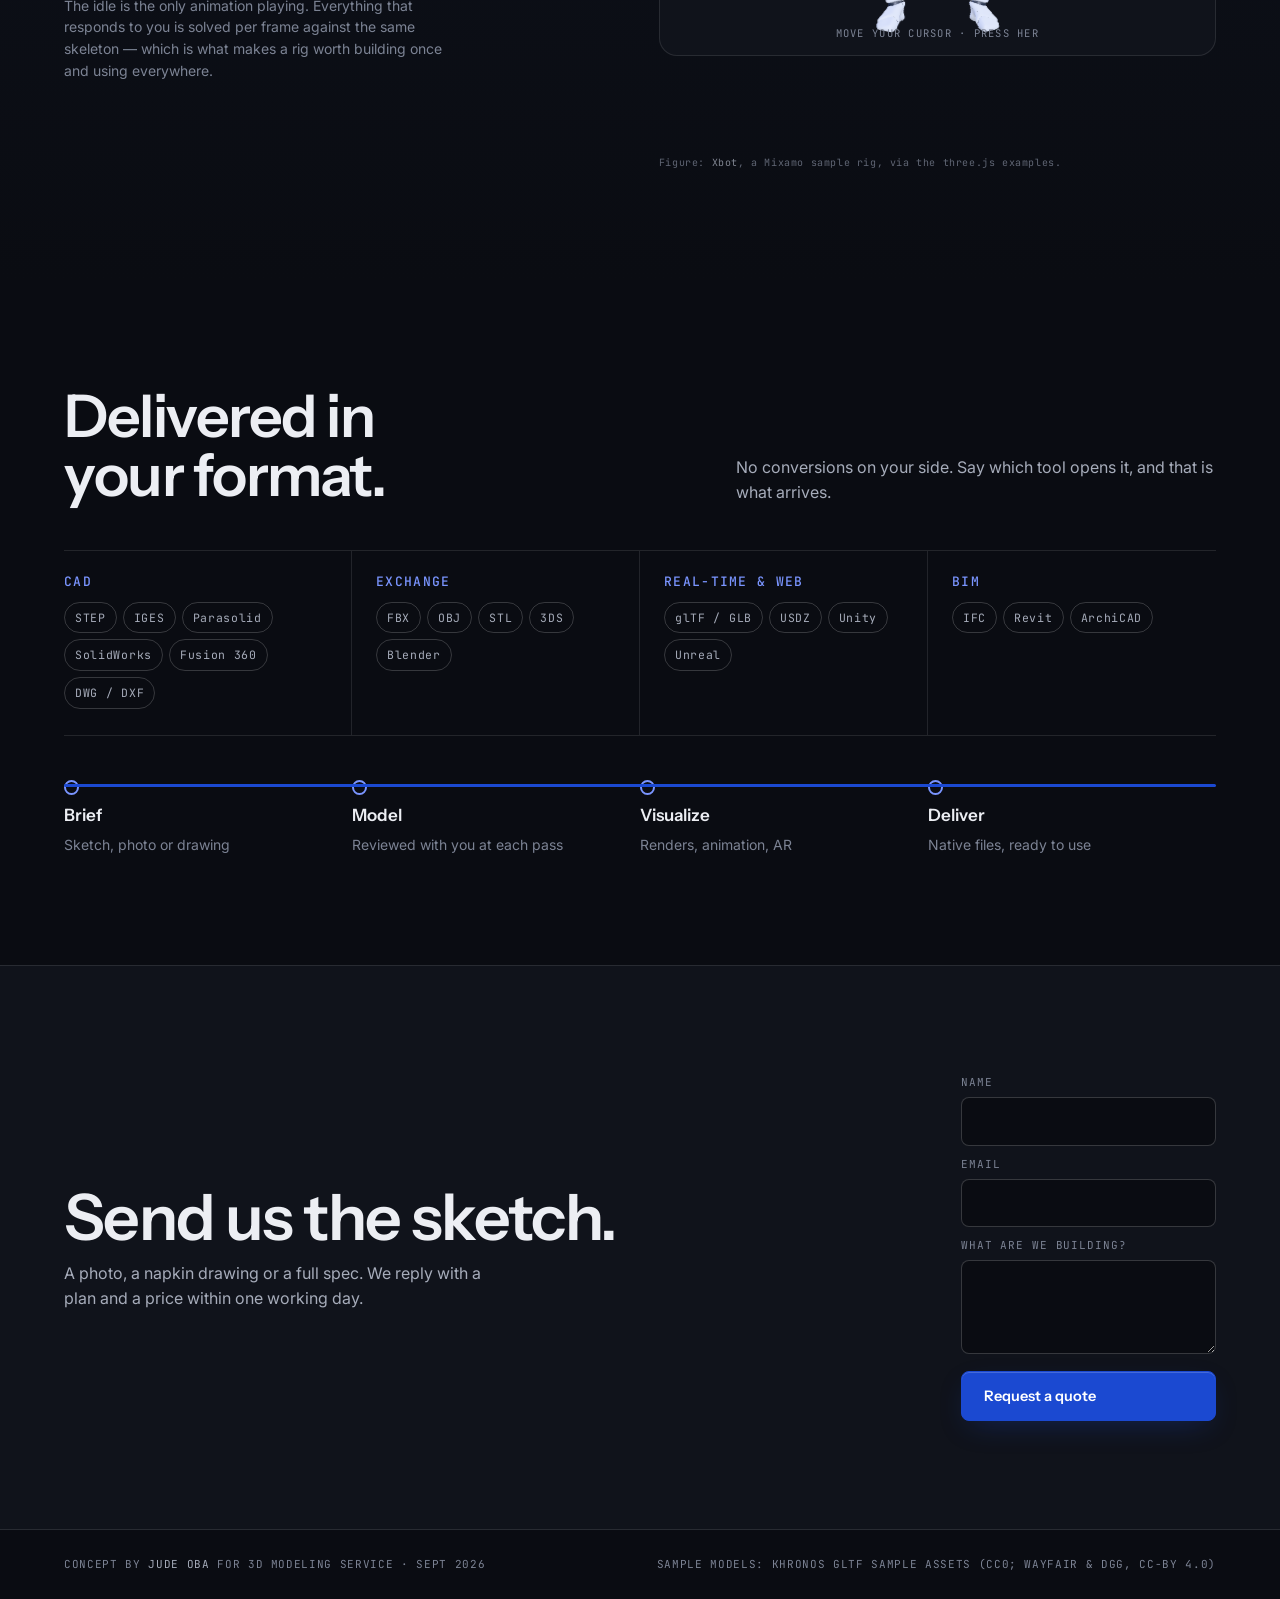
==== commit b8d3dfce: "3dms: human rig with a solved reach, and a title-block nav The head kept spinning because AnimationM" ====
--- a/demos/3dms/index.html
+++ b/demos/3dms/index.html
@@ -7,11 +7,11 @@
 <meta name="description" content="A concept homepage for 3D Modeling Service: real-time 3D, exploded assemblies and touchable portfolio pieces. Built by Jude Oba.">
 <meta name="robots" content="noindex">
 <meta name="theme-color" content="#0A0C12">
-<link rel="icon" href="data:image/svg+xml,%3Csvg xmlns='http://www.w3.org/2000/svg' viewBox='0 0 64 64'%3E%3Crect width='64' height='64' rx='12' fill='%230A0C12'/%3E%3Crect x='18' y='18' width='28' height='28' rx='4' fill='none' stroke='%237A95FF' stroke-width='4' transform='rotate(45 32 32)'/%3E%3C/svg%3E">
+<link rel="icon" href="data:image/svg+xml,%3Csvg xmlns='http://www.w3.org/2000/svg' viewBox='0 0 64 64'%3E%3Crect width='64' height='64' rx='12' fill='%230A0C12'/%3E%3Cg fill='none' stroke='%237A95FF' stroke-width='3.5' stroke-linejoin='round'%3E%3Cpath d='M8 22 L24 26 L24 38 L8 42 Z'/%3E%3Ccircle cx='44' cy='32' r='12'/%3E%3Ccircle cx='44' cy='32' r='5'/%3E%3C/g%3E%3C/svg%3E">
 <link rel="preconnect" href="https://fonts.googleapis.com">
 <link rel="preconnect" href="https://fonts.gstatic.com" crossorigin>
 <link rel="stylesheet" href="https://fonts.googleapis.com/css2?family=Instrument+Sans:wght@500;600;700&family=Inter:wght@400;500&family=JetBrains+Mono:wght@400;500&display=swap">
-<link rel="stylesheet" href="styles.css?v=2">
+<link rel="stylesheet" href="styles.css?v=3">
 <!-- Set before anything else: the browser decides whether to restore a scroll
      position very early, and this page's pinned timeline cannot survive landing
      mid-story with measurements taken from a different layout. -->
@@ -25,13 +25,26 @@
 <div id="poster" aria-hidden="true"></div>
 
 <header class="nav" id="nav">
-  <a class="mark" href="#top"><i></i>3D Modeling Service</a>
-  <ul>
-    <li><a href="#work">Work</a></li>
-    <li><a href="#formats">Formats</a></li>
-    <li><a href="#quote">Quote</a></li>
-  </ul>
-  <span class="concept"><span>Concept · not the live site</span></span>
+  <a class="mark" href="#top">
+    <!-- third-angle projection symbol: the mark every engineering drawing
+         carries, and the one thing on this page a CAD buyer reads instantly -->
+    <svg class="proj" viewBox="0 0 46 22" aria-hidden="true" focusable="false">
+      <path d="M3 5.5 L15 8.2 L15 13.8 L3 16.5 Z"/>
+      <circle cx="32" cy="11" r="8.2"/>
+      <circle cx="32" cy="11" r="3.4"/>
+      <path class="cl" d="M0 11 H46"/>
+    </svg>
+    <span class="wordmark">
+      <b>3D Modeling Service</b>
+      <i>Concept sheet · not the live site</i>
+    </span>
+  </a>
+  <nav class="cells" aria-label="Sections">
+    <a href="#work"><i>01</i><span>Work</span></a>
+    <a href="#character"><i>02</i><span>Rigs</span></a>
+    <a href="#formats"><i>03</i><span>Formats</span></a>
+    <a href="#quote" class="go"><i>04</i><span>Quote</span></a>
+  </nav>
 </header>
 
 <main id="top">
@@ -123,21 +136,21 @@
 <section class="block" id="character">
   <div class="wrap char-grid">
     <div class="char-copy">
-      <h2>He knows you're there.</h2>
-      <p class="lede">A rig is not a pose. He watches your pointer. Press him and he reaches for it, misses, and goes back to waiting.</p>
+      <h2>She knows you're there.</h2>
+      <p class="lede">A rig is not a pose. She watches your pointer. Press, and her arm is aimed at it by a solver, not by a clip — she reaches, misses, and goes back to waiting.</p>
       <ul class="char-facts">
-        <li><b>Skeleton</b><span>43 bones, 2 skinned meshes</span></li>
-        <li><b>Clips</b><span>14 baked clips, blended at runtime</span></li>
-        <li><b>Expressions</b><span>3 morph targets on the head mesh</span></li>
-        <li><b>Weight</b><span>453 KB, rig and clips included</span></li>
+        <li><b>Skeleton</b><span>67 joints, fingers included</span></li>
+        <li><b>Clips</b><span>One idle loop, blended with reactions</span></li>
+        <li><b>Solved live</b><span>Neck, head, spine and right arm</span></li>
+        <li><b>Weight</b><span>382 KB, rig and clips included</span></li>
       </ul>
-      <p class="char-note">Head tracking and the reach are driven by your pointer, not baked into the clip. The same rig runs in a game engine, a product configurator, or an explainer.</p>
+      <p class="char-note">The idle is the only animation playing. Everything that responds to you is solved per frame against the same skeleton — which is what makes a rig worth building once and using everywhere.</p>
     </div>
     <div class="char-stage">
       <canvas id="charcanvas" aria-hidden="true"></canvas>
-      <div class="char-hint" id="charhint"><span>Move your cursor · click him</span></div>
-    </div>
-    <p class="char-credit">Model: <em>Robot Expressive</em> by Tomás Laulhé, CC0. Rig modified by Don McCurdy.</p>
+      <div class="char-hint" id="charhint"><span>Move your cursor · press her</span></div>
+    </div>
+    <p class="char-credit">Figure: <em>Xbot</em>, a Mixamo sample rig, via the three.js examples.</p>
   </div>
 </section>
 
@@ -191,7 +204,7 @@
 <script src="vendor/ScrollTrigger.min.js"></script>
 <script src="vendor/lenis.min.js"></script>
 <script type="module" src="vendor/model-viewer.min.js"></script>
-<script type="module" src="app.js?v=2"></script>
-<script type="module" src="char.js?v=2"></script>
+<script type="module" src="app.js?v=3"></script>
+<script type="module" src="char.js?v=3"></script>
 </body>
 </html>
--- a/demos/3dms/styles.css
+++ b/demos/3dms/styles.css
@@ -38,16 +38,41 @@
 main{position:relative;z-index:1}
 
 /* ---------- nav ---------- */
-.nav{position:fixed;top:0;left:0;right:0;z-index:40;display:flex;align-items:center;justify-content:space-between;padding:16px var(--gutter);border-bottom:1px solid transparent;transition:background .4s,border-color .4s}
-.nav.scrolled{background:rgba(10,12,18,.7);backdrop-filter:blur(14px);-webkit-backdrop-filter:blur(14px);border-bottom-color:var(--line)}
-.nav .mark{display:flex;align-items:center;gap:10px;font-family:var(--display);font-weight:700;font-size:15px;letter-spacing:-.01em}
-.nav .mark i{width:22px;height:22px;border:1.5px solid var(--brand-text);border-radius:4px;transform:rotate(45deg) scale(.8);display:block;position:relative}
-.nav .mark i::after{content:"";position:absolute;inset:4px;border:1.5px solid var(--brand-text);border-radius:2px}
-.nav ul{display:flex;gap:26px;list-style:none;margin:0;padding:0;font-family:var(--mono);font-size:11.5px;letter-spacing:.1em;text-transform:uppercase;color:var(--text-2)}
-.nav ul a:hover{color:var(--text-1)}
-.nav .concept{font-family:var(--mono);font-size:11px;letter-spacing:.1em;text-transform:uppercase;color:var(--brand-text);border:1px solid rgba(122,149,255,.35);border-radius:999px;padding:5px 10px}
-@media (max-width:820px){.nav ul{display:none}.nav{padding:12px var(--gutter)}.nav .mark{font-size:14px}.nav .concept{font-size:10px;padding:4px 8px}.nav .concept b{display:none}}
-@media (max-width:480px){.nav .concept::after{content:"Concept"}.nav .concept span{display:none}}
+.nav{position:fixed;top:0;left:0;right:0;z-index:40;display:flex;align-items:stretch;justify-content:space-between;height:64px;padding-left:var(--gutter);border-bottom:1px solid transparent;transition:background .4s,border-color .4s}
+.nav.scrolled{background:rgba(10,12,18,.78);backdrop-filter:blur(14px);-webkit-backdrop-filter:blur(14px);border-bottom-color:var(--line)}
+
+/* the wordmark reads as a drawing sheet label, not a logo lockup */
+.nav .mark{display:flex;align-items:center;gap:13px}
+.nav .proj{width:34px;height:17px;flex:none;overflow:visible}
+.nav .proj path,.nav .proj circle{fill:none;stroke:var(--brand-text);stroke-width:1.6;vector-effect:non-scaling-stroke}
+.nav .proj .cl{stroke:var(--line-strong);stroke-width:1;stroke-dasharray:7 3 1.5 3}
+.nav .wordmark{display:flex;flex-direction:column;gap:3px;line-height:1}
+.nav .wordmark b{font-family:var(--display);font-weight:600;font-size:14.5px;letter-spacing:-.005em}
+.nav .wordmark i{font-style:normal;font-family:var(--mono);font-size:9.5px;letter-spacing:.15em;text-transform:uppercase;color:var(--text-3)}
+
+/* ruled cells, the way a title block divides its fields */
+.nav .cells{display:flex;align-self:stretch;border-left:1px solid var(--line)}
+.nav .cells a{display:flex;align-items:center;gap:9px;padding:0 clamp(14px,1.6vw,24px);border-right:1px solid var(--line);font-family:var(--mono);font-size:11px;letter-spacing:.12em;text-transform:uppercase;color:var(--text-2);transition:color .35s var(--ease),background .35s var(--ease)}
+.nav .cells a i{font-style:normal;font-size:9.5px;color:var(--brand-text);opacity:.55;transition:opacity .35s}
+.nav .cells a:hover{color:var(--text-1);background:rgba(122,149,255,.08)}
+.nav .cells a:hover i{opacity:1}
+.nav .cells a.go{color:var(--brand-text)}
+.nav .cells a.go:hover{background:var(--brand);color:#fff}
+.nav .cells a.go:hover i{color:#fff}
+
+@media (max-width:900px){
+  .nav{height:56px}
+  .nav .cells a span{display:none}
+  .nav .cells a{padding:0 14px;gap:0}
+  .nav .cells a i{font-size:11px;opacity:.85}
+  .nav .wordmark i{display:none}
+}
+@media (max-width:480px){
+  .nav{padding-left:16px}
+  .nav .proj{width:28px;height:14px}
+  .nav .wordmark b{font-size:13px}
+  .nav .cells a{padding:0 11px}
+}
 
 /* ---------- stage (pinned) ---------- */
 #stage{position:relative;height:100svh;overflow:hidden}
